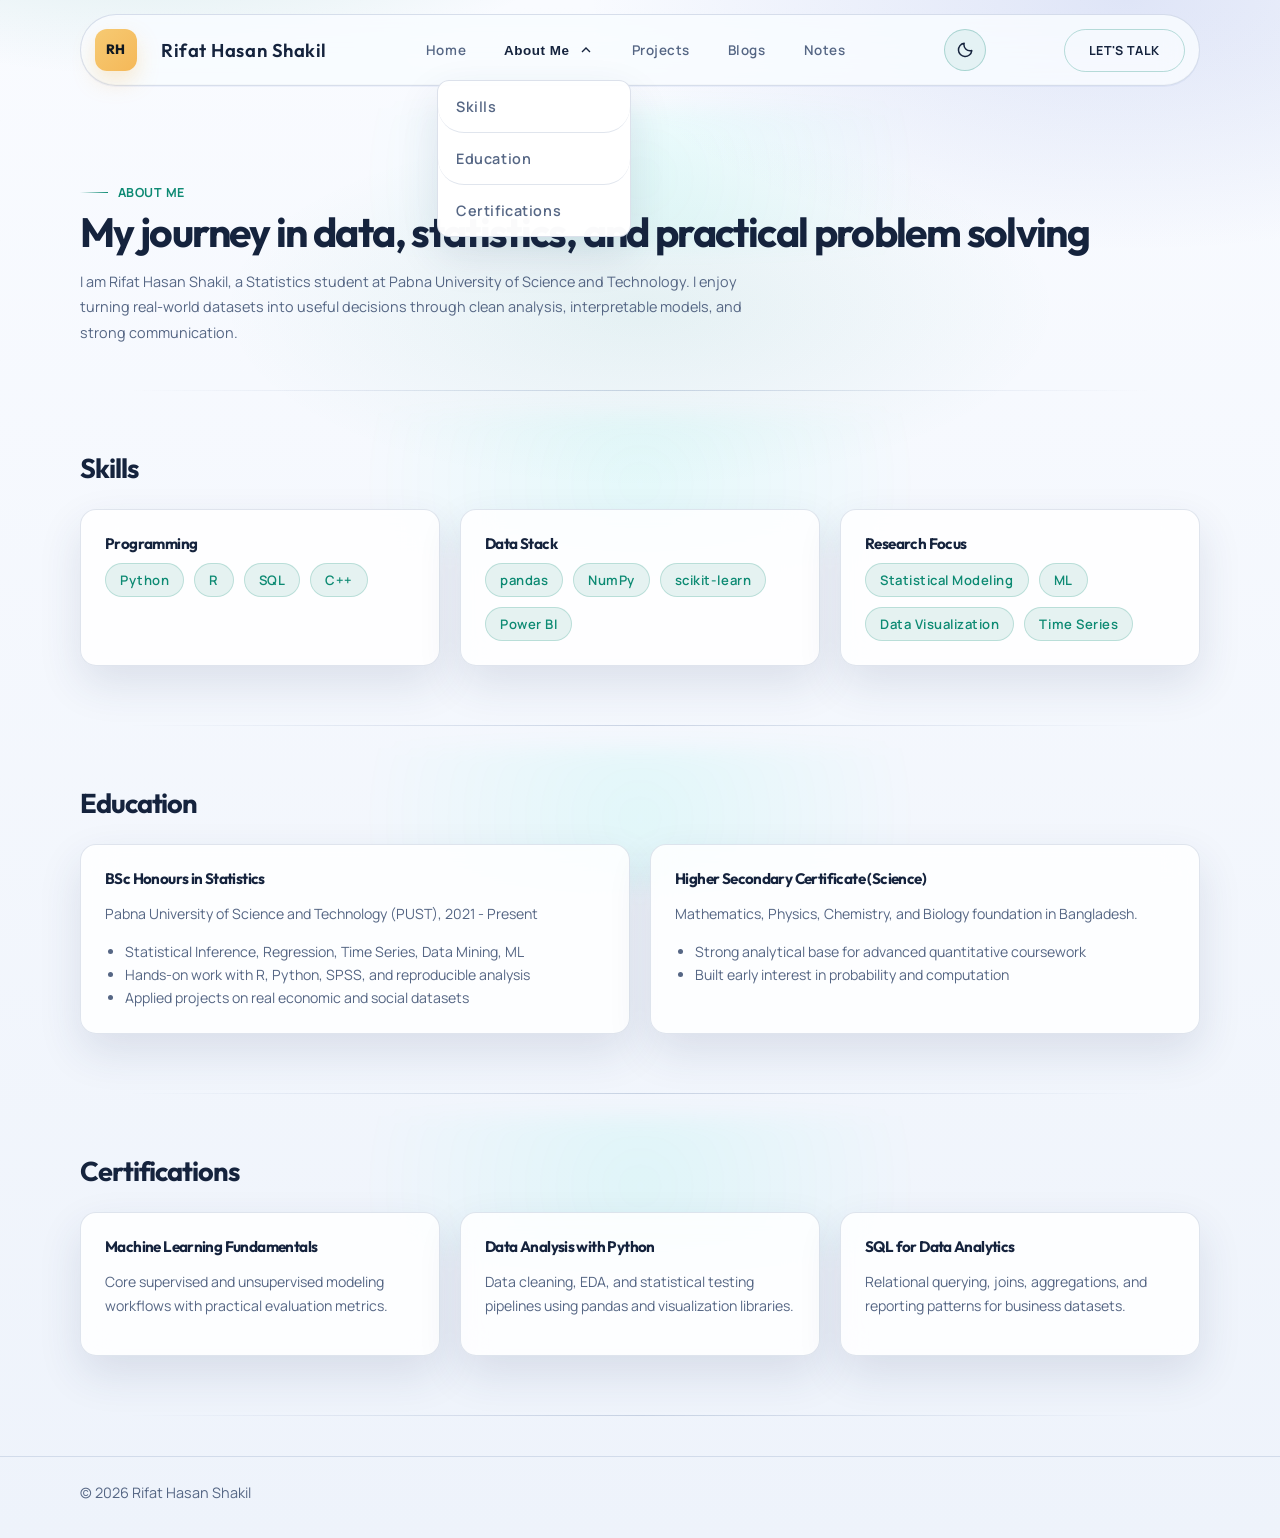
==== about.html @ 321441e6 "Add files via upload" ====
<!DOCTYPE html>
<html lang="en">
<head>
  <meta charset="UTF-8" />
  <meta name="viewport" content="width=device-width, initial-scale=1.0" />
  <meta name="description" content="About Rifat Hasan Shakil: skills, education, and certifications." />
  <title>About Me | Rifat Hasan Shakil</title>
  <link rel="stylesheet" href="styles.css" />
</head>
<body>
  <header class="site-header">
    <div class="container nav-wrap">
      <a class="brand" href="index.html">Rifat Hasan Shakil</a>
      <nav class="main-nav" aria-label="Primary">
        <a href="index.html">Home</a>
        <div class="nav-dropdown open" data-dropdown>
          <button class="nav-dropdown-toggle active" data-dropdown-toggle aria-expanded="true" aria-haspopup="true" aria-controls="about-menu">
            About Me
            <svg viewBox="0 0 24 24" fill="none" stroke="currentColor" stroke-width="2"><path d="m6 9 6 6 6-6"/></svg>
          </button>
          <div class="dropdown-menu" id="about-menu" data-dropdown-menu>
            <a href="#skills">Skills</a>
            <a href="#education">Education</a>
            <a href="#certifications">Certifications</a>
          </div>
        </div>
        <a href="projects.html">Projects</a>
        <a href="blogs.html">Blogs</a>
        <a href="notes.html">Notes</a>
      </nav>
      <button class="theme-toggle" type="button" data-theme-toggle aria-label="Toggle color theme"></button>
      <a class="talk-btn" href="contact.html">Let's Talk</a>
      <button class="mobile-toggle" data-mobile-toggle aria-expanded="false" aria-controls="mobile-nav">☰</button>
    </div>
    <div class="container mobile-nav" id="mobile-nav" data-mobile-nav>
      <a href="index.html">Home</a>
      <details open>
        <summary>About Me</summary>
        <a href="#skills">Skills</a>
        <a href="#education">Education</a>
        <a href="#certifications">Certifications</a>
      </details>
      <a href="projects.html">Projects</a>
      <a href="blogs.html">Blogs</a>
      <a href="notes.html">Notes</a>
      <button class="theme-toggle mobile-theme-toggle" type="button" data-theme-toggle aria-label="Toggle color theme"></button>
      <a href="contact.html">Let's Talk</a>
    </div>
  </header>

  <main>
    <section class="page-hero">
      <div class="container">
        <div class="page-kicker">About Me</div>
        <h1>My journey in data, statistics, and practical problem solving</h1>
        <p class="hero-subtitle">I am Rifat Hasan Shakil, a Statistics student at Pabna University of Science and Technology. I enjoy turning real-world datasets into useful decisions through clean analysis, interpretable models, and strong communication.</p>
      </div>
    </section>

    <section class="section" id="skills">
      <div class="container">
        <h2 class="section-title">Skills</h2>
        <div class="grid grid-3">
          <article class="card">
            <h3>Programming</h3>
            <div class="pills">
              <span class="pill">Python</span>
              <span class="pill">R</span>
              <span class="pill">SQL</span>
              <span class="pill">C++</span>
            </div>
          </article>
          <article class="card">
            <h3>Data Stack</h3>
            <div class="pills">
              <span class="pill">pandas</span>
              <span class="pill">NumPy</span>
              <span class="pill">scikit-learn</span>
              <span class="pill">Power BI</span>
            </div>
          </article>
          <article class="card">
            <h3>Research Focus</h3>
            <div class="pills">
              <span class="pill">Statistical Modeling</span>
              <span class="pill">ML</span>
              <span class="pill">Data Visualization</span>
              <span class="pill">Time Series</span>
            </div>
          </article>
        </div>
      </div>
    </section>

    <section class="section" id="education">
      <div class="container">
        <h2 class="section-title">Education</h2>
        <div class="grid grid-2">
          <article class="card">
            <h3>BSc Honours in Statistics</h3>
            <p>Pabna University of Science and Technology (PUST), 2021 - Present</p>
            <ul>
              <li>Statistical Inference, Regression, Time Series, Data Mining, ML</li>
              <li>Hands-on work with R, Python, SPSS, and reproducible analysis</li>
              <li>Applied projects on real economic and social datasets</li>
            </ul>
          </article>
          <article class="card">
            <h3>Higher Secondary Certificate (Science)</h3>
            <p>Mathematics, Physics, Chemistry, and Biology foundation in Bangladesh.</p>
            <ul>
              <li>Strong analytical base for advanced quantitative coursework</li>
              <li>Built early interest in probability and computation</li>
            </ul>
          </article>
        </div>
      </div>
    </section>

    <section class="section" id="certifications">
      <div class="container">
        <h2 class="section-title">Certifications</h2>
        <div class="grid grid-3">
          <article class="card">
            <h3>Machine Learning Fundamentals</h3>
            <p>Core supervised and unsupervised modeling workflows with practical evaluation metrics.</p>
          </article>
          <article class="card">
            <h3>Data Analysis with Python</h3>
            <p>Data cleaning, EDA, and statistical testing pipelines using pandas and visualization libraries.</p>
          </article>
          <article class="card">
            <h3>SQL for Data Analytics</h3>
            <p>Relational querying, joins, aggregations, and reporting patterns for business datasets.</p>
          </article>
        </div>
      </div>
    </section>
  </main>

  <footer class="site-footer">
    <div class="container">© 2026 Rifat Hasan Shakil</div>
  </footer>

  <script src="script.js"></script>
</body>
</html>
---- styles.css ----
@import url("https://fonts.googleapis.com/css2?family=Outfit:wght@400;500;600;700;800&family=Manrope:wght@400;500;600;700;800&family=DM+Mono:ital,wght@0,300;0,400;0,500;1,300&display=swap");

:root {
  --bg: #080c14;
  --surface: rgba(15, 22, 40, 0.76);
  --surface-soft: rgba(10, 16, 28, 0.84);
  --text: #e8eef8;
  --muted: #7a8ba8;
  --line: rgba(0, 255, 200, 0.18);
  --line-soft: rgba(0, 255, 200, 0.12);
  --brand: #00ffc8;
  --brand-soft: #9b59ff;
  --shadow: 0 22px 60px rgba(0, 0, 0, 0.44);
  --radius: 16px;
  --radius-sm: 12px;
  --container: 1120px;
  --bg-grad-1: radial-gradient(900px 420px at 12% -10%, rgba(0, 255, 200, 0.10) 0%, transparent 55%);
  --bg-grad-2: radial-gradient(900px 420px at 88% 0%, rgba(155, 89, 255, 0.12) 0%, transparent 60%);
  --bg-grad-3: radial-gradient(700px 300px at 50% 20%, rgba(114, 255, 226, 0.04) 0%, transparent 60%);
  --bg-grad-4: linear-gradient(180deg, #080c14 0%, #0c1320 100%);
  --header-bg: rgba(8, 12, 20, 0.84);
  --header-border: rgba(0, 255, 200, 0.12);
  --header-shadow: 0 1px 0 rgba(155, 89, 255, 0.06), inset 0 -1px 0 rgba(255, 255, 255, 0.02);
  --overlay-grid: rgba(255, 255, 255, 0.02);
  --overlay-opacity: 0.14;
  --dropdown-bg: rgba(11, 17, 30, 0.98);
  --dropdown-border: rgba(0, 255, 200, 0.12);
  --card-border: rgba(0, 255, 200, 0.10);
  --input-bg: rgba(8, 12, 20, 0.85);
  --text-on-accent: #081018;
  --nav-btn-bg: rgba(0, 255, 200, 0.08);
  --nav-btn-border: rgba(0, 255, 200, 0.24);
  --menu-divider: rgba(0, 255, 200, 0.08);
  --menu-hover-bg: rgba(0, 255, 200, 0.06);
  --btn-border: rgba(0, 255, 200, 0.24);
  --btn-hover-bg: rgba(0, 255, 200, 0.08);
  --chip-border: rgba(0, 255, 200, 0.16);
  --chip-bg: rgba(0, 255, 200, 0.08);
  --field-border: rgba(0, 255, 200, 0.14);
  --focus-ring: rgba(0, 255, 200, 0.12);
  --section-line: rgba(0, 255, 200, 0.18);
  --card-glow: rgba(0, 255, 200, 0.10);
  --card-hover-border: rgba(0, 255, 200, 0.24);
  --card-hover-shadow: 0 20px 44px rgba(0, 0, 0, 0.40);
}

:root[data-theme="light"] {
  --bg: #f4f7fc;
  --surface: rgba(255, 255, 255, 0.84);
  --surface-soft: rgba(244, 248, 255, 0.96);
  --text: #15233d;
  --muted: #556684;
  --line: rgba(37, 72, 130, 0.18);
  --line-soft: rgba(37, 72, 130, 0.10);
  --brand: #0d8a73;
  --brand-soft: #3f5ec8;
  --shadow: 0 18px 44px rgba(38, 58, 96, 0.12);
  --bg-grad-1: radial-gradient(900px 420px at 12% -10%, rgba(13, 138, 115, 0.18) 0%, transparent 55%);
  --bg-grad-2: radial-gradient(900px 420px at 88% 0%, rgba(63, 94, 200, 0.14) 0%, transparent 60%);
  --bg-grad-3: radial-gradient(700px 300px at 50% 20%, rgba(13, 138, 115, 0.08) 0%, transparent 60%);
  --bg-grad-4: linear-gradient(180deg, #f9fbff 0%, #eef3fb 100%);
  --header-bg: rgba(249, 252, 255, 0.86);
  --header-border: rgba(37, 72, 130, 0.16);
  --header-shadow: 0 1px 0 rgba(63, 94, 200, 0.06), inset 0 -1px 0 rgba(0, 0, 0, 0.02);
  --overlay-grid: rgba(9, 29, 66, 0.03);
  --overlay-opacity: 0.2;
  --dropdown-bg: rgba(255, 255, 255, 0.98);
  --dropdown-border: rgba(37, 72, 130, 0.16);
  --card-border: rgba(37, 72, 130, 0.14);
  --input-bg: rgba(255, 255, 255, 0.95);
  --text-on-accent: #f4fbff;
  --nav-btn-bg: rgba(13, 138, 115, 0.08);
  --nav-btn-border: rgba(13, 138, 115, 0.28);
  --menu-divider: rgba(37, 72, 130, 0.14);
  --menu-hover-bg: rgba(13, 138, 115, 0.08);
  --btn-border: rgba(13, 138, 115, 0.28);
  --btn-hover-bg: rgba(13, 138, 115, 0.10);
  --chip-border: rgba(13, 138, 115, 0.20);
  --chip-bg: rgba(13, 138, 115, 0.10);
  --field-border: rgba(37, 72, 130, 0.18);
  --focus-ring: rgba(13, 138, 115, 0.14);
  --section-line: rgba(37, 72, 130, 0.20);
  --card-glow: rgba(13, 138, 115, 0.10);
  --card-hover-border: rgba(13, 138, 115, 0.24);
  --card-hover-shadow: 0 16px 36px rgba(38, 58, 96, 0.16);
}

* {
  box-sizing: border-box;
}

html {
  scroll-behavior: smooth;
}

body {
  margin: 0;
  min-height: 100vh;
  font-family: "Manrope", "Segoe UI", Tahoma, sans-serif;
  font-size: 14px;
  color: var(--text);
  background: var(--bg-grad-1), var(--bg-grad-2), var(--bg-grad-3), var(--bg-grad-4);
}

body::before {
  content: "";
  position: fixed;
  inset: 0;
  pointer-events: none;
  background:
    linear-gradient(var(--overlay-grid) 1px, transparent 1px),
    linear-gradient(90deg, var(--overlay-grid) 1px, transparent 1px);
  background-size: 100% 120px, 120px 100%;
  opacity: var(--overlay-opacity);
  mask-image: linear-gradient(180deg, rgba(0, 0, 0, 0.55), transparent 90%);
}

::selection {
  background: var(--brand);
  color: #081018;
}

a {
  color: inherit;
  text-decoration: none;
}

img {
  max-width: 100%;
  display: block;
}

p {
  font-size: 0.9rem;
}

.container {
  width: min(var(--container), 92%);
  margin-inline: auto;
}

.site-header {
  position: sticky;
  top: 0;
  z-index: 200;
  background: transparent;
  border-bottom: none;
  box-shadow: none;
}

.nav-wrap {
  min-height: 72px;
  margin-top: 14px;
  padding: 0 14px;
  display: flex;
  align-items: center;
  justify-content: space-between;
  gap: 20px;
  border-radius: 999px;
  background: var(--header-bg);
  backdrop-filter: blur(18px);
  border: 1px solid var(--header-border);
  box-shadow: var(--header-shadow);
}

.brand {
  position: relative;
  display: inline-grid;
  grid-template-columns: 54px auto;
  align-items: center;
  column-gap: 12px;
  color: var(--text);
  font-family: "Outfit", sans-serif;
  font-size: clamp(1rem, 1.45vw, 1.25rem);
  font-weight: 600;
  letter-spacing: 0.03em;
  text-transform: none;
  line-height: 1;
  padding: 0;
  transition: color 0.25s ease, transform 0.25s ease;
}

.brand:hover {
  color: var(--brand);
  transform: translateY(-1px);
}

.brand::before {
  content: "RH";
  width: 42px;
  height: 42px;
  border-radius: 12px;
  display: grid;
  place-items: center;
  font-size: 0.84rem;
  font-weight: 800;
  letter-spacing: 0.03em;
  color: #101821;
  background: linear-gradient(135deg, #f6ca73 0%, #f5b858 100%);
  box-shadow: 0 10px 22px rgba(245, 184, 88, 0.28);
}

.main-nav {
  display: flex;
  align-items: center;
  gap: 8px;
  padding: 6px;
  border-radius: 999px;
  background: rgba(255, 255, 255, 0.02);
}

.main-nav a,
.nav-dropdown-toggle {
  position: relative;
  font-size: 0.84rem;
  font-weight: 600;
  color: var(--muted);
  border: none;
  background: transparent;
  cursor: pointer;
  padding: 8px 15px;
  border-radius: 999px;
  transition: color 0.25s ease, transform 0.25s ease;
}

.main-nav a.active,
.nav-dropdown-toggle.active,
.main-nav a:hover,
.nav-dropdown-toggle:hover {
  color: var(--text);
  background: rgba(255, 255, 255, 0.08);
}

.main-nav a.active::after,
.nav-dropdown-toggle.active::after {
  content: none;
}

.nav-dropdown {
  position: relative;
}

.nav-dropdown-toggle {
  display: inline-flex;
  align-items: center;
  gap: 8px;
}

.nav-dropdown-toggle svg {
  width: 16px;
  height: 16px;
  transition: transform 0.25s ease;
}

.nav-dropdown.open .nav-dropdown-toggle svg {
  transform: rotate(180deg);
}

.dropdown-menu {
  position: absolute;
  top: 46px;
  left: -52px;
  min-width: 194px;
  border-radius: var(--radius-sm);
  background: var(--dropdown-bg);
  box-shadow: var(--shadow);
  border: 1px solid var(--dropdown-border);
  overflow: hidden;
  opacity: 0;
  pointer-events: none;
  transform: translateY(10px);
  transition: opacity 0.25s ease, transform 0.25s ease, box-shadow 0.25s ease;
}

.nav-dropdown.open .dropdown-menu {
  opacity: 1;
  pointer-events: auto;
  transform: translateY(0);
}

.dropdown-menu a {
  display: block;
  padding: 16px 18px;
  font-size: 0.9rem;
  font-weight: 600;
  color: var(--muted);
  border-bottom: 1px solid var(--menu-divider);
}

.dropdown-menu a:last-child {
  border-bottom: none;
}

.dropdown-menu a:hover {
  color: var(--brand);
  background: var(--menu-hover-bg);
}

.talk-btn {
  border: 1px solid var(--btn-border);
  background: transparent;
  color: var(--text);
  border-radius: 999px;
  padding: 12px 24px;
  font-size: 0.78rem;
  letter-spacing: 0.08em;
  font-weight: 700;
  text-transform: uppercase;
  transition: transform 0.25s ease, border-color 0.25s ease, background 0.25s ease, box-shadow 0.25s ease;
  box-shadow: inset 0 0 0 1px rgba(255, 255, 255, 0.02);
}

.talk-btn:hover {
  border-color: var(--brand);
  background: var(--btn-hover-bg);
  transform: translateY(-2px);
  box-shadow: 0 10px 28px rgba(0, 255, 200, 0.08);
}

.mobile-toggle {
  display: none;
  border: 1px solid var(--btn-border);
  border-radius: 10px;
  background: rgba(15, 22, 40, 0.78);
  color: var(--text);
  width: 44px;
  height: 44px;
  transition: transform 0.25s ease, border-color 0.25s ease, background 0.25s ease;
}

.mobile-toggle:hover {
  border-color: var(--brand);
  background: var(--btn-hover-bg);
  transform: translateY(-1px);
}

.mobile-nav {
  display: none;
  border-top: 1px solid var(--header-border);
  padding: 14px 0 22px;
  animation: fadeDrop 0.35s ease both;
}

.mobile-nav.open {
  display: block;
}

.mobile-nav a,
.mobile-nav details summary {
  display: block;
  padding: 12px 0;
  font-weight: 600;
  font-size: 0.92rem;
  color: var(--muted);
  transition: color 0.25s ease, transform 0.25s ease;
}

.mobile-nav a:hover,
.mobile-nav details summary:hover {
  color: var(--brand);
  transform: translateX(4px);
}

.mobile-nav details a {
  padding-left: 14px;
  font-size: 0.9rem;
}

details summary {
  list-style: none;
}

details summary::-webkit-details-marker {
  display: none;
}

details summary::after {
  content: "▾";
  float: right;
  color: var(--brand);
}

details[open] summary::after {
  content: "▴";
}

.page-hero {
  padding: 92px 0 32px;
}

.page-kicker {
  color: var(--brand);
  font-size: 0.78rem;
  text-transform: uppercase;
  letter-spacing: 0.14em;
  font-weight: 700;
  display: inline-flex;
  align-items: center;
  gap: 10px;
}

.page-kicker::before {
  content: "";
  width: 28px;
  height: 1px;
  background: linear-gradient(90deg, transparent, var(--brand));
}

h1 {
  margin: 10px 0 12px;
  font-size: clamp(1.58rem, 3.2vw, 2.6rem);
  line-height: 1.07;
  font-family: "Outfit", sans-serif;
  letter-spacing: -0.05em;
}

.typing-text {
  display: inline-block;
  min-height: 1.2em;
  border-right: 2px solid var(--brand);
  padding-right: 6px;
  color: var(--text);
  animation: blinkCaret 0.85s step-end infinite;
}

.hero-subtitle {
  max-width: 700px;
  color: var(--muted);
  font-size: 0.9rem;
  line-height: 1.75;
}

.page-hero,
.section {
  position: relative;
}

.page-hero::after,
.section::after {
  content: "";
  position: absolute;
  left: 50%;
  top: 22px;
  width: min(780px, 86%);
  height: 140px;
  transform: translateX(-50%);
  background: radial-gradient(circle at center, rgba(0, 255, 200, 0.07), transparent 70%);
  filter: blur(10px);
  z-index: -1;
  animation: pulseGlow 8s ease-in-out infinite;
}

.page-hero::before,
.section::before {
  content: "";
  position: absolute;
  inset: auto 10% 0;
  height: 1px;
  background: linear-gradient(90deg, transparent, var(--section-line), transparent);
}

.section {
  padding: 60px 0;
}

.section-title {
  margin: 0 0 24px;
  font-size: clamp(1.2rem, 2.2vw, 1.7rem);
  font-family: "Outfit", sans-serif;
  letter-spacing: -0.04em;
}

.grid {
  display: grid;
  gap: 20px;
}

.grid-3 {
  grid-template-columns: repeat(3, minmax(0, 1fr));
}

.grid-2 {
  grid-template-columns: repeat(2, minmax(0, 1fr));
}

.card {
  background: var(--surface);
  border: 1px solid var(--card-border);
  border-radius: var(--radius);
  padding: 24px;
  box-shadow: var(--shadow);
  backdrop-filter: blur(16px);
  position: relative;
  overflow: hidden;
  transform: translateY(0);
  transition: transform 0.28s ease, border-color 0.28s ease, box-shadow 0.28s ease;
}

.card::before {
  content: "";
  position: absolute;
  inset: 0;
  background: linear-gradient(135deg, var(--card-glow), transparent 45%);
  opacity: 0;
  transition: opacity 0.28s ease;
  pointer-events: none;
}

.card:hover {
  transform: translateY(-6px);
  border-color: var(--card-hover-border);
  box-shadow: var(--card-hover-shadow);
}

.card:hover::before {
  opacity: 1;
}

.card h3 {
  margin: 0 0 10px;
  font-size: 0.95rem;
  color: var(--text);
  font-family: "Outfit", sans-serif;
  letter-spacing: -0.04em;
}

.card p,
.card li {
  color: var(--muted);
  line-height: 1.65;
  font-size: 0.88rem;
}

.card ul {
  margin: 8px 0 0;
  padding-left: 20px;
}

.pills {
  display: flex;
  flex-wrap: wrap;
  gap: 10px;
}

.pill {
  display: inline-flex;
  align-items: center;
  border-radius: 999px;
  border: 1px solid var(--chip-border);
  background: var(--chip-bg);
  padding: 7px 14px;
  font-weight: 600;
  color: var(--brand);
  font-size: 0.82rem;
  letter-spacing: 0.04em;
  box-shadow: inset 0 0 0 1px rgba(255, 255, 255, 0.02);
}

.project-card {
  display: flex;
  flex-direction: column;
  gap: 14px;
}

.project-meta {
  font-size: 0.74rem;
  color: var(--muted);
  font-weight: 600;
}

.link-btn {
  display: inline-flex;
  align-items: center;
  justify-content: center;
  padding: 10px 16px;
  border-radius: 10px;
  border: 1px solid var(--btn-border);
  background: var(--btn-hover-bg);
  color: var(--text);
  font-weight: 700;
  font-size: 0.85rem;
  width: fit-content;
  letter-spacing: 0.04em;
  transition: transform 0.25s ease, background 0.25s ease, border-color 0.25s ease;
}

.link-btn:hover {
  background: var(--nav-btn-bg);
  transform: translateY(-2px);
  border-color: var(--brand);
}

.site-footer {
  border-top: 1px solid var(--menu-divider);
  margin-top: 40px;
  padding: 26px 0 36px;
  color: var(--muted);
  font-size: 0.9rem;
}

.contact-form {
  display: grid;
  gap: 14px;
}

.input,
.textarea {
  width: 100%;
  border: 1px solid var(--field-border);
  border-radius: 12px;
  padding: 12px 14px;
  font-size: 0.92rem;
  font-family: inherit;
  background: var(--input-bg);
  color: var(--text);
  transition: border-color 0.25s ease, box-shadow 0.25s ease, transform 0.25s ease;
}

.input:focus,
.textarea:focus {
  outline: none;
  border-color: var(--brand);
  box-shadow: 0 0 0 3px var(--focus-ring);
  transform: translateY(-1px);
}

.textarea {
  min-height: 120px;
  resize: vertical;
}

.submit-btn {
  border: none;
  border-radius: 12px;
  padding: 12px 16px;
  color: var(--text-on-accent);
  background: linear-gradient(135deg, var(--brand), #72ffe2);
  font-weight: 700;
  cursor: pointer;
  transition: transform 0.25s ease, filter 0.25s ease, box-shadow 0.25s ease;
  box-shadow: 0 10px 24px rgba(0, 255, 200, 0.14);
}

.submit-btn:hover {
  filter: brightness(1.05);
  transform: translateY(-2px);
  box-shadow: 0 14px 30px rgba(0, 255, 200, 0.18);
}

.talk-btn,
.main-nav a,
.nav-dropdown-toggle,
.link-btn,
.submit-btn,
.page-kicker,
.pill {
  letter-spacing: 0.04em;
}

h1,
.section-title,
.card h3 {
  font-family: "Outfit", sans-serif;
  letter-spacing: -0.04em;
}

.hero-subtitle,
.card p,
.card li,
.mobile-nav a,
.mobile-nav details summary,
.site-footer {
  font-family: "Manrope", "Segoe UI", Tahoma, sans-serif;
}

@keyframes fadeDrop {
  from {
    opacity: 0;
    transform: translateY(-10px);
  }
  to {
    opacity: 1;
    transform: translateY(0);
  }
}

@keyframes pulseGlow {
  0%, 100% {
    opacity: 0.65;
    transform: translateX(-50%) scale(1);
  }
  50% {
    opacity: 1;
    transform: translateX(-50%) scale(1.03);
  }
}

@keyframes floatUp {
  0%, 100% {
    transform: translateY(0);
  }
  50% {
    transform: translateY(-8px);
  }
}

@keyframes blinkCaret {
  0%, 100% {
    border-color: var(--brand);
  }
  50% {
    border-color: transparent;
  }
}

.page-hero .container > * {
  animation: floatUp 6s ease-in-out infinite;
}

.page-hero .container > *:nth-child(2) {
  animation-delay: 0.4s;
}

.page-hero .container > *:nth-child(3) {
  animation-delay: 0.8s;
}

.grid .card {
  animation: fadeDrop 0.55s ease both;
}

.grid .card:nth-child(2) {
  animation-delay: 0.08s;
}

.grid .card:nth-child(3) {
  animation-delay: 0.16s;
}

.grid .card:nth-child(4) {
  animation-delay: 0.24s;
}

.grid .card:nth-child(5) {
  animation-delay: 0.32s;
}

.grid .card:nth-child(6) {
  animation-delay: 0.40s;
}

.talk-btn:focus-visible,
.mobile-toggle:focus-visible,
.main-nav a:focus-visible,
.nav-dropdown-toggle:focus-visible,
.link-btn:focus-visible,
.submit-btn:focus-visible,
.dropdown-menu a:focus-visible,
.mobile-nav a:focus-visible,
.mobile-nav summary:focus-visible {
  outline: 2px solid rgba(0, 255, 200, 0.85);
  outline-offset: 3px;
}

.theme-toggle {
  border: 1px solid var(--nav-btn-border);
  background: var(--nav-btn-bg);
  color: var(--text);
  border-radius: 999px;
  width: 42px;
  height: 42px;
  padding: 0;
  display: inline-grid;
  place-items: center;
  font-size: 0;
  cursor: pointer;
  transition: transform 0.22s ease, border-color 0.22s ease, background 0.22s ease;
}

.theme-toggle:hover {
  border-color: var(--brand);
  background: var(--btn-hover-bg);
  transform: translateY(-1px);
}

.theme-toggle svg {
  width: 18px;
  height: 18px;
  stroke: currentColor;
}

.mobile-theme-toggle {
  width: 42px;
  margin-top: 6px;
}

.contact-list {
  list-style: none;
  margin: 4px 0 0;
  padding: 0;
  display: grid;
  gap: 12px;
}

.contact-list a {
  display: flex;
  align-items: center;
  gap: 10px;
  padding: 10px 12px;
  border-radius: 12px;
  color: var(--muted);
  background: var(--surface-soft);
  border: 1px solid var(--card-border);
  transition: color 0.2s ease, border-color 0.2s ease, transform 0.2s ease;
}

.contact-list a:hover {
  color: var(--text);
  border-color: var(--brand);
  transform: translateX(3px);
}

.contact-list svg {
  width: 17px;
  height: 17px;
  flex-shrink: 0;
}

@media (prefers-reduced-motion: reduce) {
  html {
    scroll-behavior: auto;
  }

  *, *::before, *::after {
    animation-duration: 0.01ms !important;
    animation-iteration-count: 1 !important;
    transition-duration: 0.01ms !important;
  }
}

@media (max-width: 1000px) {
  .main-nav,
  .talk-btn {
    display: none;
  }

  .nav-wrap {
    border-radius: 16px;
    padding: 10px 14px;
    min-height: 70px;
  }

  .brand {
    font-size: 1.08rem;
    grid-template-columns: 44px auto;
  }

  .brand::before {
    width: 42px;
    height: 42px;
    font-size: 0.86rem;
  }

  .mobile-toggle {
    display: inline-grid;
    place-items: center;
  }

  .grid-3 {
    grid-template-columns: repeat(2, minmax(0, 1fr));
  }
}

@media (max-width: 700px) {
  .page-hero {
    padding-top: 50px;
  }

  .grid-3,
  .grid-2 {
    grid-template-columns: 1fr;
  }
}
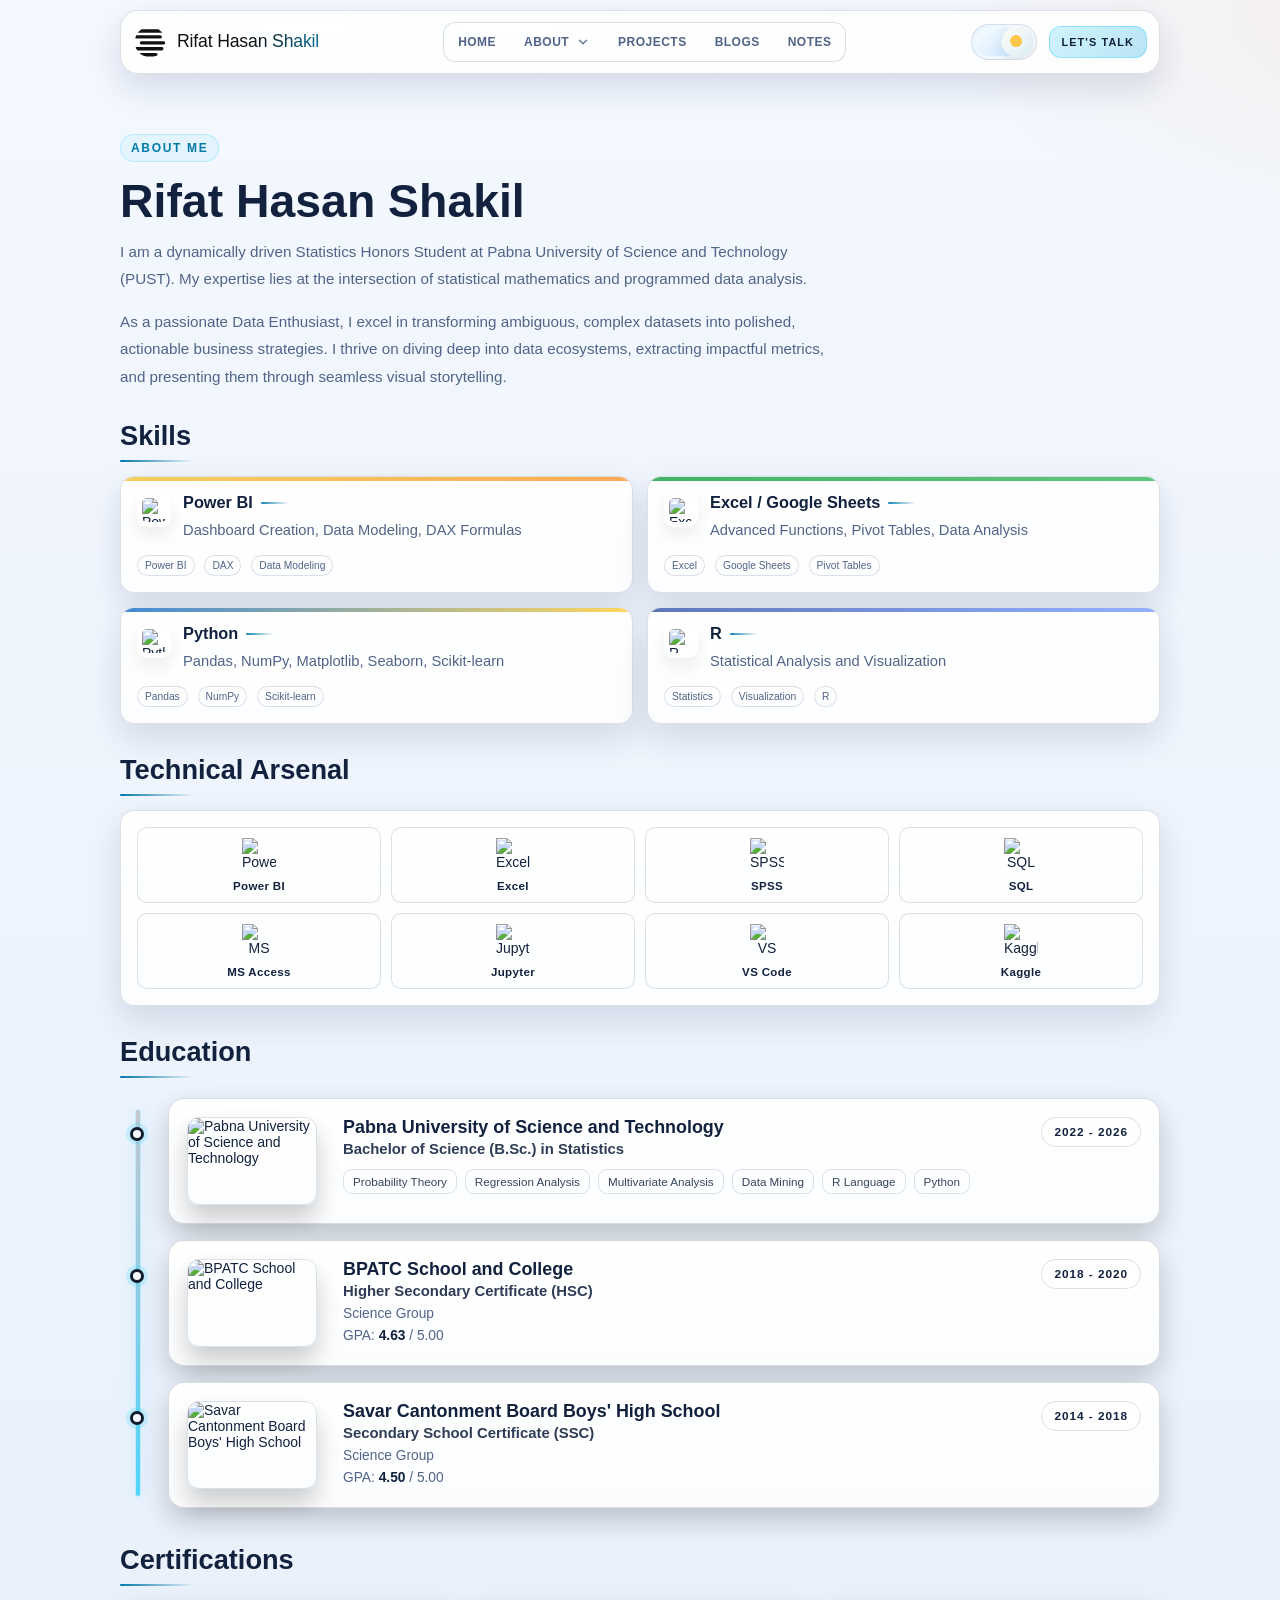
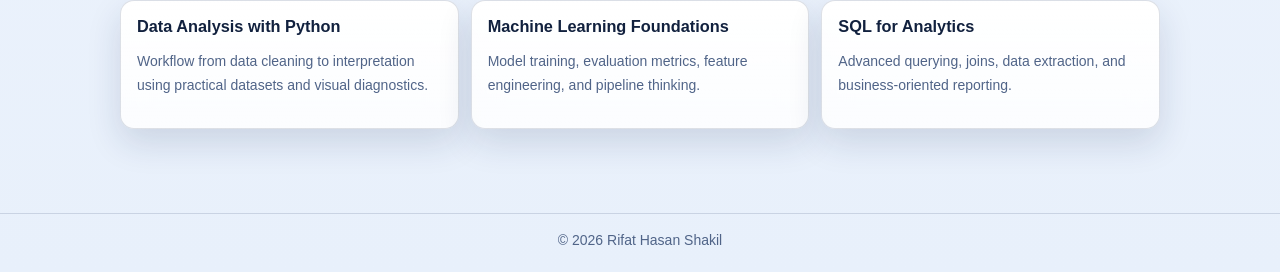
==== commit 2788ad42: "Add files via upload" ====
--- a/about.html
+++ b/about.html
@@ -1,148 +1,233 @@
-<!DOCTYPE html>
-<html lang="en">
-<head>
-  <meta charset="UTF-8" />
-  <meta name="viewport" content="width=device-width, initial-scale=1.0" />
-  <meta name="description" content="About Rifat Hasan Shakil: skills, education, and certifications." />
-  <title>About Me | Rifat Hasan Shakil</title>
-  <link rel="stylesheet" href="styles.css" />
-</head>
-<body>
-  <header class="site-header">
-    <div class="container nav-wrap">
-      <a class="brand" href="index.html">Rifat Hasan Shakil</a>
-      <nav class="main-nav" aria-label="Primary">
-        <a href="index.html">Home</a>
-        <div class="nav-dropdown open" data-dropdown>
-          <button class="nav-dropdown-toggle active" data-dropdown-toggle aria-expanded="true" aria-haspopup="true" aria-controls="about-menu">
-            About Me
-            <svg viewBox="0 0 24 24" fill="none" stroke="currentColor" stroke-width="2"><path d="m6 9 6 6 6-6"/></svg>
-          </button>
-          <div class="dropdown-menu" id="about-menu" data-dropdown-menu>
-            <a href="#skills">Skills</a>
-            <a href="#education">Education</a>
-            <a href="#certifications">Certifications</a>
-          </div>
-        </div>
-        <a href="projects.html">Projects</a>
-        <a href="blogs.html">Blogs</a>
-        <a href="notes.html">Notes</a>
-      </nav>
-      <button class="theme-toggle" type="button" data-theme-toggle aria-label="Toggle color theme"></button>
-      <a class="talk-btn" href="contact.html">Let's Talk</a>
-      <button class="mobile-toggle" data-mobile-toggle aria-expanded="false" aria-controls="mobile-nav">☰</button>
-    </div>
-    <div class="container mobile-nav" id="mobile-nav" data-mobile-nav>
-      <a href="index.html">Home</a>
-      <details open>
-        <summary>About Me</summary>
-        <a href="#skills">Skills</a>
-        <a href="#education">Education</a>
-        <a href="#certifications">Certifications</a>
-      </details>
-      <a href="projects.html">Projects</a>
-      <a href="blogs.html">Blogs</a>
-      <a href="notes.html">Notes</a>
-      <button class="theme-toggle mobile-theme-toggle" type="button" data-theme-toggle aria-label="Toggle color theme"></button>
-      <a href="contact.html">Let's Talk</a>
-    </div>
-  </header>
-
-  <main>
-    <section class="page-hero">
-      <div class="container">
-        <div class="page-kicker">About Me</div>
-        <h1>My journey in data, statistics, and practical problem solving</h1>
-        <p class="hero-subtitle">I am Rifat Hasan Shakil, a Statistics student at Pabna University of Science and Technology. I enjoy turning real-world datasets into useful decisions through clean analysis, interpretable models, and strong communication.</p>
-      </div>
-    </section>
-
-    <section class="section" id="skills">
-      <div class="container">
-        <h2 class="section-title">Skills</h2>
-        <div class="grid grid-3">
-          <article class="card">
-            <h3>Programming</h3>
-            <div class="pills">
-              <span class="pill">Python</span>
-              <span class="pill">R</span>
-              <span class="pill">SQL</span>
-              <span class="pill">C++</span>
-            </div>
-          </article>
-          <article class="card">
-            <h3>Data Stack</h3>
-            <div class="pills">
-              <span class="pill">pandas</span>
-              <span class="pill">NumPy</span>
-              <span class="pill">scikit-learn</span>
-              <span class="pill">Power BI</span>
-            </div>
-          </article>
-          <article class="card">
-            <h3>Research Focus</h3>
-            <div class="pills">
-              <span class="pill">Statistical Modeling</span>
-              <span class="pill">ML</span>
-              <span class="pill">Data Visualization</span>
-              <span class="pill">Time Series</span>
-            </div>
-          </article>
-        </div>
-      </div>
-    </section>
-
-    <section class="section" id="education">
-      <div class="container">
-        <h2 class="section-title">Education</h2>
-        <div class="grid grid-2">
-          <article class="card">
-            <h3>BSc Honours in Statistics</h3>
-            <p>Pabna University of Science and Technology (PUST), 2021 - Present</p>
-            <ul>
-              <li>Statistical Inference, Regression, Time Series, Data Mining, ML</li>
-              <li>Hands-on work with R, Python, SPSS, and reproducible analysis</li>
-              <li>Applied projects on real economic and social datasets</li>
-            </ul>
-          </article>
-          <article class="card">
-            <h3>Higher Secondary Certificate (Science)</h3>
-            <p>Mathematics, Physics, Chemistry, and Biology foundation in Bangladesh.</p>
-            <ul>
-              <li>Strong analytical base for advanced quantitative coursework</li>
-              <li>Built early interest in probability and computation</li>
-            </ul>
-          </article>
-        </div>
-      </div>
-    </section>
-
-    <section class="section" id="certifications">
-      <div class="container">
-        <h2 class="section-title">Certifications</h2>
-        <div class="grid grid-3">
-          <article class="card">
-            <h3>Machine Learning Fundamentals</h3>
-            <p>Core supervised and unsupervised modeling workflows with practical evaluation metrics.</p>
-          </article>
-          <article class="card">
-            <h3>Data Analysis with Python</h3>
-            <p>Data cleaning, EDA, and statistical testing pipelines using pandas and visualization libraries.</p>
-          </article>
-          <article class="card">
-            <h3>SQL for Data Analytics</h3>
-            <p>Relational querying, joins, aggregations, and reporting patterns for business datasets.</p>
-          </article>
-        </div>
-      </div>
-    </section>
-  </main>
-
-  <footer class="site-footer">
-    <div class="container">© 2026 Rifat Hasan Shakil</div>
-  </footer>
-
-  <script src="script.js"></script>
-</body>
-</html>
-
+﻿<!DOCTYPE html>
+<html lang="en">
+<head>
+    <meta charset="UTF-8">
+    <meta name="viewport" content="width=device-width, initial-scale=1.0">
+    <title>About | Rifat Hasan Shakil</title>
+    <meta name="description" content="About Rifat Hasan Shakil: skills, education, and data science journey.">
+    <link rel="stylesheet" href="styles.css">
+</head>
+<body>
+    <header class="site-header">
+        <div class="container nav-shell">
+            <a class="brand" href="index.html"><span class="brand-mark" aria-hidden="true"><svg viewBox="0 0 40 40" fill="none" xmlns="http://www.w3.org/2000/svg"><defs><clipPath id="brandOrbClip"><circle cx="20" cy="20" r="18"/></clipPath></defs><g clip-path="url(#brandOrbClip)" fill="currentColor"><rect x="2" y="5" width="36" height="4" rx="2"/><rect x="2" y="12" width="32" height="4" rx="2"/><rect x="8" y="19" width="30" height="4" rx="2"/><rect x="2" y="26" width="34" height="4" rx="2"/><rect x="2" y="33" width="27" height="4" rx="2"/></g></svg></span><span class="brand-name">Rifat Hasan Shakil</span></a>
+            <nav class="main-nav" aria-label="Primary">
+                <a class="nav-link" href="index.html">Home</a>
+                <div class="nav-dropdown" data-dropdown>
+                    <button class="drop-toggle" data-dropdown-toggle aria-expanded="false" aria-haspopup="true" aria-controls="about-menu">About <svg class="drop-icon" aria-hidden="true" viewBox="0 0 24 24" fill="none"><path d="m6 9 6 6 6-6" stroke="currentColor" stroke-width="2.4" stroke-linecap="round" stroke-linejoin="round"></path></svg></button>
+                    <div class="drop-menu" id="about-menu" data-dropdown-menu>
+                        <a href="#skills">Skills</a>
+                        <a href="#education">Education</a>
+                        <a href="#certifications">Certifications</a>
+                    </div>
+                </div>
+                <a class="nav-link" href="project.html">Projects</a>
+                <a class="nav-link" href="blogs.html">Blogs</a>
+                <a class="nav-link" href="notes.html">Notes</a>
+            </nav>
+            <button class="theme-btn" type="button" data-theme-toggle aria-label="Toggle color theme" aria-pressed="false"><span class="theme-switch" aria-hidden="true"><span class="theme-switch__track"></span><span class="theme-switch__thumb"></span></span></button>
+            <a class="contact-btn" href="contact.html">Let's Talk</a>
+            <button class="mobile-btn" type="button" data-mobile-toggle aria-expanded="false" aria-controls="mobile-nav">=</button>
+        </div>
+        <div class="container mobile-nav" id="mobile-nav" data-mobile-nav>
+            <a href="index.html">Home</a>
+            <details open>
+                <summary>About</summary>
+                <a href="#skills">Skills</a>
+                <a href="#education">Education</a>
+                <a href="#certifications">Certifications</a>
+            </details>
+            <a href="project.html">Projects</a>
+            <a href="blogs.html">Blogs</a>
+            <a href="notes.html">Notes</a>
+            <a href="contact.html">Let's Talk</a>
+        </div>
+    </header>
+
+    <main>
+        <section class="container section reveal">
+            <span class="kicker">About Me</span>
+            <h1>Rifat Hasan Shakil</h1>
+            <p class="hero-subtitle">
+                I am a dynamically driven Statistics Honors Student at Pabna University of Science and Technology (PUST). My expertise lies at the intersection of statistical mathematics and programmed data analysis.
+            </p>
+            <p class="hero-subtitle">
+                As a passionate Data Enthusiast, I excel in transforming ambiguous, complex datasets into polished, actionable business strategies. I thrive on diving deep into data ecosystems, extracting impactful metrics, and presenting them through seamless visual storytelling.
+            </p>
+        </section>
+
+        <section class="container section" id="skills">
+            <h2 class="section-title reveal">Skills</h2>
+            <div class="skills-showcase">
+                <article class="card reveal skill-card skill-card-powerbi">
+                    <div class="skill-head">
+                        <img src="assets/tools/powerbi.svg" alt="Power BI icon">
+                        <div>
+                            <h3>Power BI</h3>
+                            <p>Dashboard Creation, Data Modeling, DAX Formulas</p>
+                        </div>
+                    </div>
+                    <div class="skill-list">
+                        <span class="project-tag">Power BI</span>
+                        <span class="project-tag">DAX</span>
+                        <span class="project-tag">Data Modeling</span>
+                    </div>
+                </article>
+                <article class="card reveal skill-card skill-card-excel">
+                    <div class="skill-head">
+                        <img src="assets/tools/excel.png" alt="Excel icon">
+                        <div>
+                            <h3>Excel / Google Sheets</h3>
+                            <p>Advanced Functions, Pivot Tables, Data Analysis</p>
+                        </div>
+                    </div>
+                    <div class="skill-list">
+                        <span class="project-tag">Excel</span>
+                        <span class="project-tag">Google Sheets</span>
+                        <span class="project-tag">Pivot Tables</span>
+                    </div>
+                </article>
+                <article class="card reveal skill-card skill-card-python">
+                    <div class="skill-head">
+                        <img src="assets/tools/python.svg" alt="Python icon">
+                        <div>
+                            <h3>Python</h3>
+                            <p>Pandas, NumPy, Matplotlib, Seaborn, Scikit-learn</p>
+                        </div>
+                    </div>
+                    <div class="skill-list">
+                        <span class="project-tag">Pandas</span>
+                        <span class="project-tag">NumPy</span>
+                        <span class="project-tag">Scikit-learn</span>
+                    </div>
+                </article>
+                <article class="card reveal skill-card skill-card-r">
+                    <div class="skill-head">
+                        <img src="assets/tools/r.svg" alt="R icon">
+                        <div>
+                            <h3>R</h3>
+                            <p>Statistical Analysis and Visualization</p>
+                        </div>
+                    </div>
+                    <div class="skill-list">
+                        <span class="project-tag">Statistics</span>
+                        <span class="project-tag">Visualization</span>
+                        <span class="project-tag">R</span>
+                    </div>
+                </article>
+            </div>
+        </section>
+
+        <section class="container section reveal" id="technical-arsenal">
+            <h2 class="section-title">Technical Arsenal</h2>
+            <div class="card">
+                <div class="tool-grid">
+                    <article class="tool-item">
+                        <img src="assets/tools/powerbi.svg" alt="Power BI logo">
+                        <h4>Power BI</h4>
+                    </article>
+                    <article class="tool-item">
+                        <img src="assets/tools/excel.png" alt="Excel logo">
+                        <h4>Excel</h4>
+                    </article>
+                    <article class="tool-item">
+                        <img src="assets/tools/spss.svg" alt="SPSS logo">
+                        <h4>SPSS</h4>
+                    </article>
+                    <article class="tool-item">
+                        <img src="assets/tools/sql.svg" alt="SQL logo">
+                        <h4>SQL</h4>
+                    </article>
+                    <article class="tool-item">
+                        <img src="assets/tools/access.png" alt="MS Access logo">
+                        <h4>MS Access</h4>
+                    </article>
+                    <article class="tool-item">
+                        <img src="assets/tools/jupyter.svg" alt="Jupyter logo">
+                        <h4>Jupyter</h4>
+                    </article>
+                    <article class="tool-item">
+                        <img src="assets/tools/vscode.svg" alt="VS Code logo">
+                        <h4>VS Code</h4>
+                    </article>
+                    <article class="tool-item">
+                        <img src="assets/tools/kaggle.svg" alt="Kaggle logo">
+                        <h4>Kaggle</h4>
+                    </article>
+                </div>
+            </div>
+        </section>
+
+        <section class="container section" id="education">
+            <h2 class="section-title reveal">Education</h2>
+            <div class="education-feed reveal">
+                <article class="education-item">
+                    <span class="timeline-dot" aria-hidden="true"></span>
+                    <img class="education-thumb" src="assets/education/university.jpeg" alt="Pabna University of Science and Technology">
+                    <div class="education-content">
+                        <h3>Pabna University of Science and Technology</h3>
+                        <p class="education-degree">Bachelor of Science (B.Sc.) in Statistics</p>
+                        <div class="education-tags">
+                            <span>Probability Theory</span>
+                            <span>Regression Analysis</span>
+                            <span>Multivariate Analysis</span>
+                            <span>Data Mining</span>
+                            <span>R Language</span>
+                            <span>Python</span>
+                        </div>
+                    </div>
+                    <p class="education-year">2022 - 2026</p>
+                </article>
+
+                <article class="education-item">
+                    <span class="timeline-dot" aria-hidden="true"></span>
+                    <img class="education-thumb" src="assets/education/college.jpg" alt="BPATC School and College">
+                    <div class="education-content">
+                        <h3>BPATC School and College</h3>
+                        <p class="education-degree">Higher Secondary Certificate (HSC)</p>
+                        <p class="education-meta">Science Group</p>
+                        <p class="education-meta">GPA: <strong>4.63</strong> / 5.00</p>
+                    </div>
+                    <p class="education-year">2018 - 2020</p>
+                </article>
+
+                <article class="education-item">
+                    <span class="timeline-dot" aria-hidden="true"></span>
+                    <img class="education-thumb" src="assets/education/school.jpg" alt="Savar Cantonment Board Boys' High School">
+                    <div class="education-content">
+                        <h3>Savar Cantonment Board Boys' High School</h3>
+                        <p class="education-degree">Secondary School Certificate (SSC)</p>
+                        <p class="education-meta">Science Group</p>
+                        <p class="education-meta">GPA: <strong>4.50</strong> / 5.00</p>
+                    </div>
+                    <p class="education-year">2014 - 2018</p>
+                </article>
+            </div>
+        </section>
+
+        <section class="container section" id="certifications">
+            <h2 class="section-title reveal">Certifications</h2>
+            <div class="grid grid-3">
+                <article class="card reveal">
+                    <h3>Data Analysis with Python</h3>
+                    <p>Workflow from data cleaning to interpretation using practical datasets and visual diagnostics.</p>
+                </article>
+                <article class="card reveal">
+                    <h3>Machine Learning Foundations</h3>
+                    <p>Model training, evaluation metrics, feature engineering, and pipeline thinking.</p>
+                </article>
+                <article class="card reveal">
+                    <h3>SQL for Analytics</h3>
+                    <p>Advanced querying, joins, data extraction, and business-oriented reporting.</p>
+                </article>
+            </div>
+        </section>
+    </main>
+
+    <footer class="site-footer">
+        <div class="container">&copy; <span data-year></span> Rifat Hasan Shakil</div>
+    </footer>
+
+    <script src="script.js"></script>
+</body>
+</html>
--- a/styles.css
+++ b/styles.css
@@ -1,883 +1,2322 @@
-@import url("https://fonts.googleapis.com/css2?family=Outfit:wght@400;500;600;700;800&family=Manrope:wght@400;500;600;700;800&family=DM+Mono:ital,wght@0,300;0,400;0,500;1,300&display=swap");
-
-:root {
-  --bg: #080c14;
-  --surface: rgba(15, 22, 40, 0.76);
-  --surface-soft: rgba(10, 16, 28, 0.84);
-  --text: #e8eef8;
-  --muted: #7a8ba8;
-  --line: rgba(0, 255, 200, 0.18);
-  --line-soft: rgba(0, 255, 200, 0.12);
-  --brand: #00ffc8;
-  --brand-soft: #9b59ff;
-  --shadow: 0 22px 60px rgba(0, 0, 0, 0.44);
-  --radius: 16px;
-  --radius-sm: 12px;
-  --container: 1120px;
-  --bg-grad-1: radial-gradient(900px 420px at 12% -10%, rgba(0, 255, 200, 0.10) 0%, transparent 55%);
-  --bg-grad-2: radial-gradient(900px 420px at 88% 0%, rgba(155, 89, 255, 0.12) 0%, transparent 60%);
-  --bg-grad-3: radial-gradient(700px 300px at 50% 20%, rgba(114, 255, 226, 0.04) 0%, transparent 60%);
-  --bg-grad-4: linear-gradient(180deg, #080c14 0%, #0c1320 100%);
-  --header-bg: rgba(8, 12, 20, 0.84);
-  --header-border: rgba(0, 255, 200, 0.12);
-  --header-shadow: 0 1px 0 rgba(155, 89, 255, 0.06), inset 0 -1px 0 rgba(255, 255, 255, 0.02);
-  --overlay-grid: rgba(255, 255, 255, 0.02);
-  --overlay-opacity: 0.14;
-  --dropdown-bg: rgba(11, 17, 30, 0.98);
-  --dropdown-border: rgba(0, 255, 200, 0.12);
-  --card-border: rgba(0, 255, 200, 0.10);
-  --input-bg: rgba(8, 12, 20, 0.85);
-  --text-on-accent: #081018;
-  --nav-btn-bg: rgba(0, 255, 200, 0.08);
-  --nav-btn-border: rgba(0, 255, 200, 0.24);
-  --menu-divider: rgba(0, 255, 200, 0.08);
-  --menu-hover-bg: rgba(0, 255, 200, 0.06);
-  --btn-border: rgba(0, 255, 200, 0.24);
-  --btn-hover-bg: rgba(0, 255, 200, 0.08);
-  --chip-border: rgba(0, 255, 200, 0.16);
-  --chip-bg: rgba(0, 255, 200, 0.08);
-  --field-border: rgba(0, 255, 200, 0.14);
-  --focus-ring: rgba(0, 255, 200, 0.12);
-  --section-line: rgba(0, 255, 200, 0.18);
-  --card-glow: rgba(0, 255, 200, 0.10);
-  --card-hover-border: rgba(0, 255, 200, 0.24);
-  --card-hover-shadow: 0 20px 44px rgba(0, 0, 0, 0.40);
-}
-
-:root[data-theme="light"] {
-  --bg: #f4f7fc;
-  --surface: rgba(255, 255, 255, 0.84);
-  --surface-soft: rgba(244, 248, 255, 0.96);
-  --text: #15233d;
-  --muted: #556684;
-  --line: rgba(37, 72, 130, 0.18);
-  --line-soft: rgba(37, 72, 130, 0.10);
-  --brand: #0d8a73;
-  --brand-soft: #3f5ec8;
-  --shadow: 0 18px 44px rgba(38, 58, 96, 0.12);
-  --bg-grad-1: radial-gradient(900px 420px at 12% -10%, rgba(13, 138, 115, 0.18) 0%, transparent 55%);
-  --bg-grad-2: radial-gradient(900px 420px at 88% 0%, rgba(63, 94, 200, 0.14) 0%, transparent 60%);
-  --bg-grad-3: radial-gradient(700px 300px at 50% 20%, rgba(13, 138, 115, 0.08) 0%, transparent 60%);
-  --bg-grad-4: linear-gradient(180deg, #f9fbff 0%, #eef3fb 100%);
-  --header-bg: rgba(249, 252, 255, 0.86);
-  --header-border: rgba(37, 72, 130, 0.16);
-  --header-shadow: 0 1px 0 rgba(63, 94, 200, 0.06), inset 0 -1px 0 rgba(0, 0, 0, 0.02);
-  --overlay-grid: rgba(9, 29, 66, 0.03);
-  --overlay-opacity: 0.2;
-  --dropdown-bg: rgba(255, 255, 255, 0.98);
-  --dropdown-border: rgba(37, 72, 130, 0.16);
-  --card-border: rgba(37, 72, 130, 0.14);
-  --input-bg: rgba(255, 255, 255, 0.95);
-  --text-on-accent: #f4fbff;
-  --nav-btn-bg: rgba(13, 138, 115, 0.08);
-  --nav-btn-border: rgba(13, 138, 115, 0.28);
-  --menu-divider: rgba(37, 72, 130, 0.14);
-  --menu-hover-bg: rgba(13, 138, 115, 0.08);
-  --btn-border: rgba(13, 138, 115, 0.28);
-  --btn-hover-bg: rgba(13, 138, 115, 0.10);
-  --chip-border: rgba(13, 138, 115, 0.20);
-  --chip-bg: rgba(13, 138, 115, 0.10);
-  --field-border: rgba(37, 72, 130, 0.18);
-  --focus-ring: rgba(13, 138, 115, 0.14);
-  --section-line: rgba(37, 72, 130, 0.20);
-  --card-glow: rgba(13, 138, 115, 0.10);
-  --card-hover-border: rgba(13, 138, 115, 0.24);
-  --card-hover-shadow: 0 16px 36px rgba(38, 58, 96, 0.16);
-}
-
-* {
-  box-sizing: border-box;
-}
-
-html {
-  scroll-behavior: smooth;
-}
-
-body {
-  margin: 0;
-  min-height: 100vh;
-  font-family: "Manrope", "Segoe UI", Tahoma, sans-serif;
-  font-size: 14px;
-  color: var(--text);
-  background: var(--bg-grad-1), var(--bg-grad-2), var(--bg-grad-3), var(--bg-grad-4);
-}
-
-body::before {
-  content: "";
-  position: fixed;
-  inset: 0;
-  pointer-events: none;
-  background:
-    linear-gradient(var(--overlay-grid) 1px, transparent 1px),
-    linear-gradient(90deg, var(--overlay-grid) 1px, transparent 1px);
-  background-size: 100% 120px, 120px 100%;
-  opacity: var(--overlay-opacity);
-  mask-image: linear-gradient(180deg, rgba(0, 0, 0, 0.55), transparent 90%);
-}
-
-::selection {
-  background: var(--brand);
-  color: #081018;
-}
-
-a {
-  color: inherit;
-  text-decoration: none;
-}
-
-img {
-  max-width: 100%;
-  display: block;
-}
-
-p {
-  font-size: 0.9rem;
-}
-
-.container {
-  width: min(var(--container), 92%);
-  margin-inline: auto;
-}
-
-.site-header {
-  position: sticky;
-  top: 0;
-  z-index: 200;
-  background: transparent;
-  border-bottom: none;
-  box-shadow: none;
-}
-
-.nav-wrap {
-  min-height: 72px;
-  margin-top: 14px;
-  padding: 0 14px;
-  display: flex;
-  align-items: center;
-  justify-content: space-between;
-  gap: 20px;
-  border-radius: 999px;
-  background: var(--header-bg);
-  backdrop-filter: blur(18px);
-  border: 1px solid var(--header-border);
-  box-shadow: var(--header-shadow);
-}
-
-.brand {
-  position: relative;
-  display: inline-grid;
-  grid-template-columns: 54px auto;
-  align-items: center;
-  column-gap: 12px;
-  color: var(--text);
-  font-family: "Outfit", sans-serif;
-  font-size: clamp(1rem, 1.45vw, 1.25rem);
-  font-weight: 600;
-  letter-spacing: 0.03em;
-  text-transform: none;
-  line-height: 1;
-  padding: 0;
-  transition: color 0.25s ease, transform 0.25s ease;
-}
-
-.brand:hover {
-  color: var(--brand);
-  transform: translateY(-1px);
-}
-
-.brand::before {
-  content: "RH";
-  width: 42px;
-  height: 42px;
-  border-radius: 12px;
-  display: grid;
-  place-items: center;
-  font-size: 0.84rem;
-  font-weight: 800;
-  letter-spacing: 0.03em;
-  color: #101821;
-  background: linear-gradient(135deg, #f6ca73 0%, #f5b858 100%);
-  box-shadow: 0 10px 22px rgba(245, 184, 88, 0.28);
-}
-
-.main-nav {
-  display: flex;
-  align-items: center;
-  gap: 8px;
-  padding: 6px;
-  border-radius: 999px;
-  background: rgba(255, 255, 255, 0.02);
-}
-
-.main-nav a,
-.nav-dropdown-toggle {
-  position: relative;
-  font-size: 0.84rem;
-  font-weight: 600;
-  color: var(--muted);
-  border: none;
-  background: transparent;
-  cursor: pointer;
-  padding: 8px 15px;
-  border-radius: 999px;
-  transition: color 0.25s ease, transform 0.25s ease;
-}
-
-.main-nav a.active,
-.nav-dropdown-toggle.active,
-.main-nav a:hover,
-.nav-dropdown-toggle:hover {
-  color: var(--text);
-  background: rgba(255, 255, 255, 0.08);
-}
-
-.main-nav a.active::after,
-.nav-dropdown-toggle.active::after {
-  content: none;
-}
-
-.nav-dropdown {
-  position: relative;
-}
-
-.nav-dropdown-toggle {
-  display: inline-flex;
-  align-items: center;
-  gap: 8px;
-}
-
-.nav-dropdown-toggle svg {
-  width: 16px;
-  height: 16px;
-  transition: transform 0.25s ease;
-}
-
-.nav-dropdown.open .nav-dropdown-toggle svg {
-  transform: rotate(180deg);
-}
-
-.dropdown-menu {
-  position: absolute;
-  top: 46px;
-  left: -52px;
-  min-width: 194px;
-  border-radius: var(--radius-sm);
-  background: var(--dropdown-bg);
-  box-shadow: var(--shadow);
-  border: 1px solid var(--dropdown-border);
-  overflow: hidden;
-  opacity: 0;
-  pointer-events: none;
-  transform: translateY(10px);
-  transition: opacity 0.25s ease, transform 0.25s ease, box-shadow 0.25s ease;
-}
-
-.nav-dropdown.open .dropdown-menu {
-  opacity: 1;
-  pointer-events: auto;
-  transform: translateY(0);
-}
-
-.dropdown-menu a {
-  display: block;
-  padding: 16px 18px;
-  font-size: 0.9rem;
-  font-weight: 600;
-  color: var(--muted);
-  border-bottom: 1px solid var(--menu-divider);
-}
-
-.dropdown-menu a:last-child {
-  border-bottom: none;
-}
-
-.dropdown-menu a:hover {
-  color: var(--brand);
-  background: var(--menu-hover-bg);
-}
-
-.talk-btn {
-  border: 1px solid var(--btn-border);
-  background: transparent;
-  color: var(--text);
-  border-radius: 999px;
-  padding: 12px 24px;
-  font-size: 0.78rem;
-  letter-spacing: 0.08em;
-  font-weight: 700;
-  text-transform: uppercase;
-  transition: transform 0.25s ease, border-color 0.25s ease, background 0.25s ease, box-shadow 0.25s ease;
-  box-shadow: inset 0 0 0 1px rgba(255, 255, 255, 0.02);
-}
-
-.talk-btn:hover {
-  border-color: var(--brand);
-  background: var(--btn-hover-bg);
-  transform: translateY(-2px);
-  box-shadow: 0 10px 28px rgba(0, 255, 200, 0.08);
-}
-
-.mobile-toggle {
-  display: none;
-  border: 1px solid var(--btn-border);
-  border-radius: 10px;
-  background: rgba(15, 22, 40, 0.78);
-  color: var(--text);
-  width: 44px;
-  height: 44px;
-  transition: transform 0.25s ease, border-color 0.25s ease, background 0.25s ease;
-}
-
-.mobile-toggle:hover {
-  border-color: var(--brand);
-  background: var(--btn-hover-bg);
-  transform: translateY(-1px);
-}
-
-.mobile-nav {
-  display: none;
-  border-top: 1px solid var(--header-border);
-  padding: 14px 0 22px;
-  animation: fadeDrop 0.35s ease both;
-}
-
-.mobile-nav.open {
-  display: block;
-}
-
-.mobile-nav a,
-.mobile-nav details summary {
-  display: block;
-  padding: 12px 0;
-  font-weight: 600;
-  font-size: 0.92rem;
-  color: var(--muted);
-  transition: color 0.25s ease, transform 0.25s ease;
-}
-
-.mobile-nav a:hover,
-.mobile-nav details summary:hover {
-  color: var(--brand);
-  transform: translateX(4px);
-}
-
-.mobile-nav details a {
-  padding-left: 14px;
-  font-size: 0.9rem;
-}
-
-details summary {
-  list-style: none;
-}
-
-details summary::-webkit-details-marker {
-  display: none;
-}
-
-details summary::after {
-  content: "▾";
-  float: right;
-  color: var(--brand);
-}
-
-details[open] summary::after {
-  content: "▴";
-}
-
-.page-hero {
-  padding: 92px 0 32px;
-}
-
-.page-kicker {
-  color: var(--brand);
-  font-size: 0.78rem;
-  text-transform: uppercase;
-  letter-spacing: 0.14em;
-  font-weight: 700;
-  display: inline-flex;
-  align-items: center;
-  gap: 10px;
-}
-
-.page-kicker::before {
-  content: "";
-  width: 28px;
-  height: 1px;
-  background: linear-gradient(90deg, transparent, var(--brand));
-}
-
-h1 {
-  margin: 10px 0 12px;
-  font-size: clamp(1.58rem, 3.2vw, 2.6rem);
-  line-height: 1.07;
-  font-family: "Outfit", sans-serif;
-  letter-spacing: -0.05em;
-}
-
-.typing-text {
-  display: inline-block;
-  min-height: 1.2em;
-  border-right: 2px solid var(--brand);
-  padding-right: 6px;
-  color: var(--text);
-  animation: blinkCaret 0.85s step-end infinite;
-}
-
-.hero-subtitle {
-  max-width: 700px;
-  color: var(--muted);
-  font-size: 0.9rem;
-  line-height: 1.75;
-}
-
-.page-hero,
-.section {
-  position: relative;
-}
-
-.page-hero::after,
-.section::after {
-  content: "";
-  position: absolute;
-  left: 50%;
-  top: 22px;
-  width: min(780px, 86%);
-  height: 140px;
-  transform: translateX(-50%);
-  background: radial-gradient(circle at center, rgba(0, 255, 200, 0.07), transparent 70%);
-  filter: blur(10px);
-  z-index: -1;
-  animation: pulseGlow 8s ease-in-out infinite;
-}
-
-.page-hero::before,
-.section::before {
-  content: "";
-  position: absolute;
-  inset: auto 10% 0;
-  height: 1px;
-  background: linear-gradient(90deg, transparent, var(--section-line), transparent);
-}
-
-.section {
-  padding: 60px 0;
-}
-
-.section-title {
-  margin: 0 0 24px;
-  font-size: clamp(1.2rem, 2.2vw, 1.7rem);
-  font-family: "Outfit", sans-serif;
-  letter-spacing: -0.04em;
-}
-
-.grid {
-  display: grid;
-  gap: 20px;
-}
-
-.grid-3 {
-  grid-template-columns: repeat(3, minmax(0, 1fr));
-}
-
-.grid-2 {
-  grid-template-columns: repeat(2, minmax(0, 1fr));
-}
-
-.card {
-  background: var(--surface);
-  border: 1px solid var(--card-border);
-  border-radius: var(--radius);
-  padding: 24px;
-  box-shadow: var(--shadow);
-  backdrop-filter: blur(16px);
-  position: relative;
-  overflow: hidden;
-  transform: translateY(0);
-  transition: transform 0.28s ease, border-color 0.28s ease, box-shadow 0.28s ease;
-}
-
-.card::before {
-  content: "";
-  position: absolute;
-  inset: 0;
-  background: linear-gradient(135deg, var(--card-glow), transparent 45%);
-  opacity: 0;
-  transition: opacity 0.28s ease;
-  pointer-events: none;
-}
-
-.card:hover {
-  transform: translateY(-6px);
-  border-color: var(--card-hover-border);
-  box-shadow: var(--card-hover-shadow);
-}
-
-.card:hover::before {
-  opacity: 1;
-}
-
-.card h3 {
-  margin: 0 0 10px;
-  font-size: 0.95rem;
-  color: var(--text);
-  font-family: "Outfit", sans-serif;
-  letter-spacing: -0.04em;
-}
-
-.card p,
-.card li {
-  color: var(--muted);
-  line-height: 1.65;
-  font-size: 0.88rem;
-}
-
-.card ul {
-  margin: 8px 0 0;
-  padding-left: 20px;
-}
-
-.pills {
-  display: flex;
-  flex-wrap: wrap;
-  gap: 10px;
-}
-
-.pill {
-  display: inline-flex;
-  align-items: center;
-  border-radius: 999px;
-  border: 1px solid var(--chip-border);
-  background: var(--chip-bg);
-  padding: 7px 14px;
-  font-weight: 600;
-  color: var(--brand);
-  font-size: 0.82rem;
-  letter-spacing: 0.04em;
-  box-shadow: inset 0 0 0 1px rgba(255, 255, 255, 0.02);
-}
-
-.project-card {
-  display: flex;
-  flex-direction: column;
-  gap: 14px;
-}
-
-.project-meta {
-  font-size: 0.74rem;
-  color: var(--muted);
-  font-weight: 600;
-}
-
-.link-btn {
-  display: inline-flex;
-  align-items: center;
-  justify-content: center;
-  padding: 10px 16px;
-  border-radius: 10px;
-  border: 1px solid var(--btn-border);
-  background: var(--btn-hover-bg);
-  color: var(--text);
-  font-weight: 700;
-  font-size: 0.85rem;
-  width: fit-content;
-  letter-spacing: 0.04em;
-  transition: transform 0.25s ease, background 0.25s ease, border-color 0.25s ease;
-}
-
-.link-btn:hover {
-  background: var(--nav-btn-bg);
-  transform: translateY(-2px);
-  border-color: var(--brand);
-}
-
-.site-footer {
-  border-top: 1px solid var(--menu-divider);
-  margin-top: 40px;
-  padding: 26px 0 36px;
-  color: var(--muted);
-  font-size: 0.9rem;
-}
-
-.contact-form {
-  display: grid;
-  gap: 14px;
-}
-
-.input,
-.textarea {
-  width: 100%;
-  border: 1px solid var(--field-border);
-  border-radius: 12px;
-  padding: 12px 14px;
-  font-size: 0.92rem;
-  font-family: inherit;
-  background: var(--input-bg);
-  color: var(--text);
-  transition: border-color 0.25s ease, box-shadow 0.25s ease, transform 0.25s ease;
-}
-
-.input:focus,
-.textarea:focus {
-  outline: none;
-  border-color: var(--brand);
-  box-shadow: 0 0 0 3px var(--focus-ring);
-  transform: translateY(-1px);
-}
-
-.textarea {
-  min-height: 120px;
-  resize: vertical;
-}
-
-.submit-btn {
-  border: none;
-  border-radius: 12px;
-  padding: 12px 16px;
-  color: var(--text-on-accent);
-  background: linear-gradient(135deg, var(--brand), #72ffe2);
-  font-weight: 700;
-  cursor: pointer;
-  transition: transform 0.25s ease, filter 0.25s ease, box-shadow 0.25s ease;
-  box-shadow: 0 10px 24px rgba(0, 255, 200, 0.14);
-}
-
-.submit-btn:hover {
-  filter: brightness(1.05);
-  transform: translateY(-2px);
-  box-shadow: 0 14px 30px rgba(0, 255, 200, 0.18);
-}
-
-.talk-btn,
-.main-nav a,
-.nav-dropdown-toggle,
-.link-btn,
-.submit-btn,
-.page-kicker,
-.pill {
-  letter-spacing: 0.04em;
-}
-
-h1,
-.section-title,
-.card h3 {
-  font-family: "Outfit", sans-serif;
-  letter-spacing: -0.04em;
-}
-
-.hero-subtitle,
-.card p,
-.card li,
-.mobile-nav a,
-.mobile-nav details summary,
-.site-footer {
-  font-family: "Manrope", "Segoe UI", Tahoma, sans-serif;
-}
-
-@keyframes fadeDrop {
-  from {
-    opacity: 0;
-    transform: translateY(-10px);
-  }
-  to {
-    opacity: 1;
-    transform: translateY(0);
-  }
-}
-
-@keyframes pulseGlow {
-  0%, 100% {
-    opacity: 0.65;
-    transform: translateX(-50%) scale(1);
-  }
-  50% {
-    opacity: 1;
-    transform: translateX(-50%) scale(1.03);
-  }
-}
-
-@keyframes floatUp {
-  0%, 100% {
-    transform: translateY(0);
-  }
-  50% {
-    transform: translateY(-8px);
-  }
-}
-
-@keyframes blinkCaret {
-  0%, 100% {
-    border-color: var(--brand);
-  }
-  50% {
-    border-color: transparent;
-  }
-}
-
-.page-hero .container > * {
-  animation: floatUp 6s ease-in-out infinite;
-}
-
-.page-hero .container > *:nth-child(2) {
-  animation-delay: 0.4s;
-}
-
-.page-hero .container > *:nth-child(3) {
-  animation-delay: 0.8s;
-}
-
-.grid .card {
-  animation: fadeDrop 0.55s ease both;
-}
-
-.grid .card:nth-child(2) {
-  animation-delay: 0.08s;
-}
-
-.grid .card:nth-child(3) {
-  animation-delay: 0.16s;
-}
-
-.grid .card:nth-child(4) {
-  animation-delay: 0.24s;
-}
-
-.grid .card:nth-child(5) {
-  animation-delay: 0.32s;
-}
-
-.grid .card:nth-child(6) {
-  animation-delay: 0.40s;
-}
-
-.talk-btn:focus-visible,
-.mobile-toggle:focus-visible,
-.main-nav a:focus-visible,
-.nav-dropdown-toggle:focus-visible,
-.link-btn:focus-visible,
-.submit-btn:focus-visible,
-.dropdown-menu a:focus-visible,
-.mobile-nav a:focus-visible,
-.mobile-nav summary:focus-visible {
-  outline: 2px solid rgba(0, 255, 200, 0.85);
-  outline-offset: 3px;
-}
-
-.theme-toggle {
-  border: 1px solid var(--nav-btn-border);
-  background: var(--nav-btn-bg);
-  color: var(--text);
-  border-radius: 999px;
-  width: 42px;
-  height: 42px;
-  padding: 0;
-  display: inline-grid;
-  place-items: center;
-  font-size: 0;
-  cursor: pointer;
-  transition: transform 0.22s ease, border-color 0.22s ease, background 0.22s ease;
-}
-
-.theme-toggle:hover {
-  border-color: var(--brand);
-  background: var(--btn-hover-bg);
-  transform: translateY(-1px);
-}
-
-.theme-toggle svg {
-  width: 18px;
-  height: 18px;
-  stroke: currentColor;
-}
-
-.mobile-theme-toggle {
-  width: 42px;
-  margin-top: 6px;
-}
-
-.contact-list {
-  list-style: none;
-  margin: 4px 0 0;
-  padding: 0;
-  display: grid;
-  gap: 12px;
-}
-
-.contact-list a {
-  display: flex;
-  align-items: center;
-  gap: 10px;
-  padding: 10px 12px;
-  border-radius: 12px;
-  color: var(--muted);
-  background: var(--surface-soft);
-  border: 1px solid var(--card-border);
-  transition: color 0.2s ease, border-color 0.2s ease, transform 0.2s ease;
-}
-
-.contact-list a:hover {
-  color: var(--text);
-  border-color: var(--brand);
-  transform: translateX(3px);
-}
-
-.contact-list svg {
-  width: 17px;
-  height: 17px;
-  flex-shrink: 0;
-}
-
-@media (prefers-reduced-motion: reduce) {
-  html {
-    scroll-behavior: auto;
-  }
-
-  *, *::before, *::after {
-    animation-duration: 0.01ms !important;
-    animation-iteration-count: 1 !important;
-    transition-duration: 0.01ms !important;
-  }
-}
-
-@media (max-width: 1000px) {
-  .main-nav,
-  .talk-btn {
-    display: none;
-  }
-
-  .nav-wrap {
-    border-radius: 16px;
-    padding: 10px 14px;
-    min-height: 70px;
-  }
-
-  .brand {
-    font-size: 1.08rem;
-    grid-template-columns: 44px auto;
-  }
-
-  .brand::before {
-    width: 42px;
-    height: 42px;
-    font-size: 0.86rem;
-  }
-
-  .mobile-toggle {
-    display: inline-grid;
-    place-items: center;
-  }
-
-  .grid-3 {
-    grid-template-columns: repeat(2, minmax(0, 1fr));
-  }
-}
-
-@media (max-width: 700px) {
-  .page-hero {
-    padding-top: 50px;
-  }
-
-  .grid-3,
-  .grid-2 {
-    grid-template-columns: 1fr;
-  }
-}
+@font-face {
+    font-family: "Gravitica";
+    src: local("Gravitica"), local("Gravitica Regular");
+    font-style: normal;
+    font-weight: 300 900;
+    font-display: swap;
+}
+
+:root {
+    --bg: #0a1220;
+    --bg-soft: #111d34;
+    --surface: rgba(17, 29, 52, 0.72);
+    --surface-strong: rgba(14, 23, 41, 0.92);
+    --surface-lift: rgba(28, 43, 70, 0.82);
+    --line: rgba(148, 163, 184, 0.26);
+    --text: #e7eefc;
+    --muted: #9fb2d0;
+    --brand: #32d1ff;
+    --brand-2: #18a8d8;
+    --accent: #ff9f4a;
+    --glow: rgba(50, 209, 255, 0.26);
+    --container: 1040px;
+    --radius: 14px;
+    --radius-sm: 10px;
+    --shadow: 0 22px 60px rgba(0, 0, 0, 0.38);
+    --font-body: "Gravitica", "Segoe UI", "Helvetica Neue", Helvetica, Arial, sans-serif;
+    --font-heading: "Gravitica", "Segoe UI", "Helvetica Neue", Helvetica, Arial, sans-serif;
+    --font-ui: "Gravitica", "Segoe UI", "Helvetica Neue", Helvetica, Arial, sans-serif;
+    --font-alt: "Gravitica", "Segoe UI", "Helvetica Neue", Helvetica, Arial, sans-serif;
+    --contact-stage-bg: rgba(13, 22, 40, 0.78);
+    --contact-stage-border: rgba(255, 255, 255, 0.08);
+    --contact-card-bg: rgba(17, 29, 52, 0.9);
+    --contact-card-border: rgba(255, 255, 255, 0.1);
+    --contact-card-label: #9fb2d0;
+    --contact-card-value: #ecf4ff;
+    --contact-icon-border: rgba(255, 255, 255, 0.18);
+    --contact-spotlight: rgba(50, 209, 255, 0.2);
+    color-scheme: dark;
+}
+
+:root[data-theme="light"] {
+    --bg: #f4f8ff;
+    --bg-soft: #e8f0fb;
+    --surface: rgba(255, 255, 255, 0.84);
+    --surface-strong: rgba(255, 255, 255, 0.96);
+    --surface-lift: rgba(255, 255, 255, 0.98);
+    --line: rgba(19, 40, 80, 0.14);
+    --text: #11213e;
+    --muted: #506488;
+    --brand: #0079a8;
+    --brand-2: #055d8d;
+    --accent: #cc6a0d;
+    --glow: rgba(0, 121, 168, 0.15);
+    --shadow: 0 14px 34px rgba(20, 42, 83, 0.14);
+    --contact-stage-bg: rgba(255, 255, 255, 0.78);
+    --contact-stage-border: rgba(19, 40, 80, 0.08);
+    --contact-card-bg: rgba(255, 255, 255, 0.92);
+    --contact-card-border: rgba(19, 40, 80, 0.08);
+    --contact-card-label: #607494;
+    --contact-card-value: #2657cc;
+    --contact-icon-border: rgba(255, 255, 255, 0.24);
+    --contact-spotlight: rgba(0, 121, 168, 0.16);
+    color-scheme: light;
+}
+
+* {
+    box-sizing: border-box;
+}
+
+html {
+    scroll-behavior: smooth;
+}
+
+body {
+    margin: 0;
+    min-height: 100dvh;
+    font-family: var(--font-body);
+    font-size: 14px;
+    color: var(--text);
+    background: radial-gradient(900px 440px at -10% -15%, rgba(50, 209, 255, 0.18), transparent 58%),
+        radial-gradient(900px 420px at 115% 0%, rgba(255, 159, 74, 0.12), transparent 60%),
+        linear-gradient(180deg, var(--bg) 0%, var(--bg-soft) 100%);
+    overflow-x: hidden;
+}
+
+body::before {
+    content: "";
+    position: fixed;
+    inset: 0;
+    pointer-events: none;
+    background: linear-gradient(rgba(255, 255, 255, 0.025) 1px, transparent 1px),
+        linear-gradient(90deg, rgba(255, 255, 255, 0.02) 1px, transparent 1px);
+    background-size: 100% 110px, 110px 100%;
+    opacity: 0.8;
+    mask-image: linear-gradient(180deg, rgba(0, 0, 0, 0.6), transparent 92%);
+}
+
+a {
+    color: inherit;
+    text-decoration: none;
+}
+
+button,
+input,
+textarea,
+select {
+    font: inherit;
+    color: inherit;
+}
+
+button {
+    -webkit-tap-highlight-color: transparent;
+    touch-action: manipulation;
+}
+
+img {
+    max-width: 100%;
+    display: block;
+}
+
+.container {
+    width: min(var(--container), 92%);
+    margin-inline: auto;
+}
+
+.site-header {
+    position: sticky;
+    top: 0;
+    z-index: 120;
+    padding-top: 10px;
+    transition: padding-top 0.25s ease;
+}
+
+.nav-shell {
+    position: relative;
+    overflow: visible;
+    isolation: isolate;
+    display: grid;
+    grid-template-columns: auto 1fr auto auto;
+    align-items: center;
+    gap: 12px;
+    min-height: 64px;
+    border: 1px solid var(--line);
+    border-radius: 18px;
+    background: linear-gradient(180deg, rgba(255, 255, 255, 0.25), rgba(255, 255, 255, 0.02)), var(--surface);
+    backdrop-filter: blur(18px) saturate(140%);
+    box-shadow: var(--shadow);
+    padding: 0 12px;
+    transition: transform 0.25s ease, box-shadow 0.25s ease, background 0.25s ease, border-color 0.25s ease;
+}
+
+.nav-shell::before {
+    content: "";
+    position: absolute;
+    inset: 0;
+    z-index: -1;
+    pointer-events: none;
+    background: linear-gradient(115deg, rgba(255, 255, 255, 0.28), rgba(255, 255, 255, 0));
+    opacity: 0.55;
+    border-radius: inherit;
+}
+
+.site-header.scrolled {
+    padding-top: 6px;
+}
+
+.site-header.scrolled .nav-shell {
+    transform: translateY(-1px);
+    box-shadow: 0 16px 36px rgba(0, 0, 0, 0.25);
+    border-color: rgba(50, 209, 255, 0.34);
+}
+
+.brand {
+    display: inline-flex;
+    align-items: center;
+    gap: 10px;
+    font-family: var(--font-heading);
+    font-size: clamp(0.96rem, 1.45vw, 1.08rem);
+    font-weight: 500;
+}
+
+.brand-name {
+    display: inline-block;
+    font-family: var(--font-heading);
+    font-size: clamp(1.02rem, 1.38vw, 1.22rem);
+    font-weight: 500;
+    letter-spacing: -0.01em;
+    line-height: 1;
+    background: linear-gradient(90deg, #f8fbff 0%, #f8fbff 52%, #94dfff 100%);
+    -webkit-background-clip: text;
+    background-clip: text;
+    color: transparent;
+    text-transform: none;
+    text-shadow: none;
+}
+
+.brand-mark {
+    display: inline-flex;
+    align-items: center;
+    justify-content: center;
+    width: 34px;
+    height: 34px;
+    color: #f5f9ff;
+}
+
+.brand-mark svg {
+    width: 100%;
+    height: 100%;
+}
+
+:root[data-theme="light"] .brand-name {
+    background: linear-gradient(90deg, #111111 0%, #111111 52%, #0a6d98 100%);
+    -webkit-background-clip: text;
+    background-clip: text;
+    color: transparent;
+    text-shadow: none;
+}
+
+:root[data-theme="light"] .brand-mark {
+    color: #111111;
+}
+
+.main-nav {
+    display: flex;
+    align-items: center;
+    justify-content: center;
+    gap: 8px;
+    justify-self: center;
+    border: 1px solid var(--line);
+    border-radius: 12px;
+    background: rgba(255, 255, 255, 0.02);
+    padding: 4px;
+}
+
+.nav-link,
+.drop-toggle {
+    border: 0;
+    background: none;
+    color: var(--muted);
+    font-size: 0.75rem;
+    font-family: var(--font-ui);
+    font-weight: 600;
+    letter-spacing: 0.04em;
+    text-transform: uppercase;
+    padding: 8px 10px;
+    border-radius: 10px;
+    transition: 0.24s ease;
+    cursor: pointer;
+}
+
+.nav-link:hover,
+.nav-link.active,
+.drop-toggle:hover,
+.nav-dropdown.open .drop-toggle {
+    color: var(--text);
+    background: rgba(255, 255, 255, 0.14);
+}
+
+.nav-dropdown {
+    position: relative;
+    z-index: 5;
+}
+
+.drop-toggle {
+    display: inline-flex;
+    align-items: center;
+    gap: 7px;
+}
+
+.drop-icon {
+    width: 14px;
+    height: 14px;
+    display: inline-block;
+    transform-origin: 50% 50%;
+    transition: transform 0.24s ease, opacity 0.24s ease;
+    opacity: 0.88;
+}
+
+.drop-toggle:hover .drop-icon {
+    opacity: 1;
+}
+
+.nav-dropdown.open .drop-toggle .drop-icon {
+    transform: rotate(180deg);
+}
+
+.drop-menu {
+    position: absolute;
+    top: calc(100% + 8px);
+    left: 50%;
+    transform: translateX(-50%) translateY(8px);
+    min-width: 176px;
+    border: 1px solid var(--line);
+    border-radius: var(--radius-sm);
+    background: var(--surface-strong);
+    box-shadow: var(--shadow);
+    overflow: hidden;
+    opacity: 0;
+    pointer-events: none;
+    transition: 0.24s ease;
+    z-index: 999;
+    will-change: opacity, transform;
+}
+
+.nav-dropdown.open .drop-menu {
+    opacity: 1;
+    pointer-events: auto;
+    transform: translateX(-50%) translateY(0);
+}
+
+.drop-menu a {
+    display: block;
+    padding: 10px 12px;
+    font-size: 0.82rem;
+    font-family: var(--font-body);
+    color: var(--muted);
+    border-bottom: 1px solid var(--line);
+}
+
+.drop-menu a:last-child {
+    border-bottom: 0;
+}
+
+.drop-menu a:hover {
+    color: var(--brand);
+    background: rgba(50, 209, 255, 0.08);
+}
+
+.theme-btn,
+.mobile-btn {
+    width: 34px;
+    height: 34px;
+    border-radius: 10px;
+    border: 1px solid var(--line);
+    background: rgba(255, 255, 255, 0.06);
+    color: var(--text);
+    display: inline-flex;
+    align-items: center;
+    justify-content: center;
+    cursor: pointer;
+}
+
+.theme-btn {
+    position: relative;
+    width: 66px;
+    height: 36px;
+    padding: 3px;
+    border-radius: 999px;
+    overflow: hidden;
+    background: linear-gradient(135deg, rgba(10, 18, 32, 0.94), rgba(27, 41, 68, 0.94));
+    box-shadow: inset 0 0 0 1px rgba(255, 255, 255, 0.12);
+    transition: transform 0.34s cubic-bezier(0.2, 0.8, 0.2, 1), box-shadow 0.34s ease, background 0.34s ease;
+}
+
+.theme-btn:hover {
+    transform: translateY(-1px) scale(1.02);
+    box-shadow: inset 0 0 0 1px rgba(255, 255, 255, 0.18), 0 10px 18px rgba(0, 0, 0, 0.18);
+}
+
+.theme-btn.is-light {
+    background: linear-gradient(135deg, rgba(229, 244, 255, 0.95), rgba(255, 255, 255, 0.98));
+}
+
+.theme-switch {
+    position: relative;
+    display: block;
+    width: 100%;
+    height: 100%;
+    border-radius: inherit;
+}
+
+.theme-switch__track {
+    position: absolute;
+    inset: 0;
+    border-radius: inherit;
+    background:
+        radial-gradient(circle at 22% 34%, rgba(255, 255, 255, 0.3) 0 1.3px, transparent 1.6px),
+        radial-gradient(circle at 42% 68%, rgba(255, 255, 255, 0.22) 0 1.1px, transparent 1.4px),
+        radial-gradient(circle at 68% 28%, rgba(255, 255, 255, 0.24) 0 1.1px, transparent 1.4px),
+        linear-gradient(135deg, #0f1728, #253a60);
+    transition: background 0.42s ease, opacity 0.42s ease;
+}
+
+.theme-btn.is-light .theme-switch__track {
+    background:
+        radial-gradient(circle at 80% 30%, rgba(255, 255, 255, 0.45) 0 1.2px, transparent 1.5px),
+        radial-gradient(circle at 62% 62%, rgba(255, 255, 255, 0.36) 0 1px, transparent 1.3px),
+        linear-gradient(135deg, #f9fdff, #dcefff 55%, #cfe8ff);
+}
+
+.theme-switch__thumb {
+    position: absolute;
+    top: 50%;
+    left: 3px;
+    width: 30px;
+    height: 30px;
+    border-radius: 50%;
+    background: linear-gradient(135deg, #ffd86d, #ff9e38);
+    box-shadow: 0 8px 16px rgba(255, 160, 54, 0.3), 0 0 0 1px rgba(255, 255, 255, 0.18);
+    transform: translateY(-50%);
+    transition: transform 0.42s cubic-bezier(0.22, 1, 0.36, 1), background 0.42s ease, box-shadow 0.42s ease;
+    will-change: transform;
+}
+
+.theme-switch__thumb::before {
+    content: "";
+    position: absolute;
+    inset: 8px;
+    border-radius: 50%;
+    background:
+        radial-gradient(circle at 70% 30%, rgba(255, 255, 255, 0.9) 0 25%, transparent 26%),
+        radial-gradient(circle at 40% 58%, rgba(80, 46, 0, 0.8) 0 18%, transparent 19%),
+        radial-gradient(circle at 58% 68%, rgba(80, 46, 0, 0.8) 0 14%, transparent 15%);
+    opacity: 0.95;
+}
+
+.theme-btn.is-light .theme-switch__thumb {
+    transform: translateX(24px) translateY(-50%);
+    background: linear-gradient(135deg, #ffffff, #d9f0ff);
+    box-shadow: 0 8px 16px rgba(46, 120, 194, 0.18), 0 0 0 1px rgba(255, 255, 255, 0.35);
+}
+
+.theme-btn.is-light .theme-switch__thumb::before {
+    inset: 6px;
+    background: radial-gradient(circle at 45% 45%, rgba(255, 196, 64, 0.98) 0 42%, transparent 43%);
+    box-shadow: 0 0 18px rgba(255, 204, 85, 0.28);
+}
+
+.theme-btn:active .theme-switch__thumb {
+    transform: translateY(-50%) scale(0.95);
+}
+
+.theme-btn.is-light:active .theme-switch__thumb {
+    transform: translateX(24px) translateY(-50%) scale(0.95);
+}
+
+.contact-btn {
+    padding: 9px 12px;
+    border-radius: 12px;
+    border: 1px solid rgba(50, 209, 255, 0.4);
+    background: linear-gradient(135deg, rgba(50, 209, 255, 0.22), rgba(24, 168, 216, 0.3));
+    color: var(--text);
+    font-size: 0.68rem;
+    font-family: var(--font-ui);
+    letter-spacing: 0.1em;
+    text-transform: uppercase;
+    font-weight: 700;
+}
+
+.mobile-btn {
+    display: none;
+}
+
+.mobile-nav {
+    display: none;
+    border: 1px solid var(--line);
+    border-radius: 12px;
+    margin-top: 8px;
+    padding: 8px;
+    background: var(--surface-strong);
+}
+
+@supports not ((backdrop-filter: blur(1px)) or (-webkit-backdrop-filter: blur(1px))) {
+    .nav-shell {
+        background: var(--surface-strong);
+    }
+
+    .drop-menu {
+        background: var(--surface-strong);
+    }
+}
+
+.mobile-nav.open {
+    display: grid;
+    gap: 8px;
+}
+
+.mobile-nav a,
+.mobile-nav summary {
+    padding: 8px 10px;
+    border-radius: 10px;
+    color: var(--muted);
+    font-weight: 600;
+}
+
+.mobile-nav a:hover,
+.mobile-nav summary:hover {
+    background: rgba(255, 255, 255, 0.1);
+    color: var(--text);
+}
+
+main {
+    padding: 30px 0 62px;
+}
+
+.hero {
+    position: relative;
+    display: grid;
+    grid-template-columns: 232px minmax(0, 1fr);
+    align-items: start;
+    gap: clamp(14px, 2.8vw, 28px);
+    margin-top: 14px;
+}
+
+.hero::after {
+    content: "";
+    position: absolute;
+    right: -140px;
+    top: -80px;
+    width: 340px;
+    height: 340px;
+    pointer-events: none;
+    border-radius: 50%;
+    background: radial-gradient(circle, var(--glow) 0%, transparent 65%);
+    filter: blur(2px);
+}
+
+.profile-card,
+.card {
+    border: 1px solid var(--line);
+    border-radius: var(--radius);
+    background: var(--surface);
+    backdrop-filter: blur(14px);
+    box-shadow: var(--shadow);
+}
+
+.profile-card {
+    padding: 10px;
+    position: sticky;
+    top: 106px;
+    transition: transform 0.3s ease, border-color 0.3s ease;
+    max-width: 278px;
+}
+
+.profile-card:hover {
+    transform: translateY(-4px);
+    border-color: rgba(50, 209, 255, 0.35);
+}
+
+.profile-photo {
+    width: min(100%, 140px);
+    max-height: 178px;
+    margin: 4px auto 12px;
+    border-radius: 10px;
+    aspect-ratio: 4/5;
+    object-fit: cover;
+}
+
+.hero-copy {
+    position: relative;
+    overflow: hidden;
+    padding: 24px;
+    border: 1px solid color-mix(in srgb, var(--line) 66%, rgba(50, 209, 255, 0.18));
+    background:
+        radial-gradient(circle at top right, rgba(50, 209, 255, 0.16), transparent 22%),
+        radial-gradient(circle at bottom left, rgba(255, 159, 74, 0.08), transparent 20%),
+        linear-gradient(180deg, color-mix(in srgb, var(--surface-lift) 96%, white 4%), var(--surface));
+}
+
+.hero-copy::before {
+    content: "";
+    position: absolute;
+    inset: 0;
+    pointer-events: none;
+    background: linear-gradient(135deg, rgba(255, 255, 255, 0.08), transparent 34%);
+    opacity: 0.7;
+}
+
+.hero-copy > * {
+    position: relative;
+    z-index: 1;
+}
+
+.hero-copy__head {
+    max-width: 680px;
+}
+
+.hero-highlights {
+    display: grid;
+    grid-template-columns: repeat(3, minmax(0, 1fr));
+    gap: 10px;
+    margin-top: 16px;
+}
+
+.hero-highlight {
+    display: grid;
+    gap: 5px;
+    padding: 12px 12px 13px;
+    border-radius: 13px;
+    border: 1px solid color-mix(in srgb, var(--line) 68%, rgba(50, 209, 255, 0.12));
+    background: linear-gradient(180deg, rgba(255, 255, 255, 0.05), rgba(255, 255, 255, 0.02));
+}
+
+.hero-highlight span {
+    font-size: 0.68rem;
+    letter-spacing: 0.12em;
+    text-transform: uppercase;
+    font-weight: 800;
+    color: var(--brand);
+    font-family: var(--font-ui);
+}
+
+.hero-highlight strong {
+    font-family: var(--font-heading);
+    font-size: 1rem;
+    color: var(--text);
+}
+
+.hero-highlight p {
+    margin: 0;
+    color: var(--muted);
+    font-size: 0.82rem;
+    line-height: 1.55;
+    font-family: var(--font-body);
+}
+
+.chip-row {
+    display: flex;
+    flex-wrap: wrap;
+    gap: 8px;
+    margin-top: 12px;
+}
+
+.chip {
+    font-size: 0.72rem;
+    letter-spacing: 0.04em;
+    text-transform: uppercase;
+    font-weight: 700;
+    color: var(--brand);
+    padding: 6px 10px;
+    border-radius: 999px;
+    border: 1px solid rgba(50, 209, 255, 0.28);
+    background: rgba(50, 209, 255, 0.08);
+}
+
+.social-row {
+    margin-top: 16px;
+    display: grid;
+    grid-template-columns: repeat(4, 1fr);
+    gap: 9px;
+}
+
+.social-row a {
+    height: 32px;
+    display: inline-flex;
+    align-items: center;
+    justify-content: center;
+    border-radius: 10px;
+    border: 1px solid rgba(255, 255, 255, 0.14);
+    font-weight: 700;
+    color: #fff;
+    box-shadow: 0 10px 18px rgba(0, 0, 0, 0.18);
+    transition: transform 0.2s ease, box-shadow 0.2s ease, filter 0.2s ease;
+    overflow: hidden;
+    position: relative;
+}
+
+.social-row a::before {
+    content: "";
+    position: absolute;
+    inset: 0;
+    background: linear-gradient(135deg, rgba(255, 255, 255, 0.22), transparent 52%);
+    opacity: 0.8;
+}
+
+.social-row a svg,
+.social-row a img {
+    position: relative;
+    z-index: 1;
+}
+
+.social-row a:nth-child(1) {
+    background: linear-gradient(135deg, #0a66c2, #4da3ff);
+}
+
+.social-row a:nth-child(2) {
+    background: linear-gradient(135deg, #20beff, #0f7bdc);
+}
+
+.social-row a:nth-child(3) {
+    background: linear-gradient(135deg, #00d084, #00a95f);
+}
+
+.social-row a:nth-child(4) {
+    background: linear-gradient(135deg, #ff7a59, #ff4d8d);
+}
+
+.icon-link svg {
+    width: 16px;
+    height: 16px;
+    color: #fff;
+}
+
+.icon-link img {
+    width: 16px;
+    height: 16px;
+    object-fit: contain;
+    display: block;
+}
+
+.social-row a:hover {
+    transform: translateY(-2px);
+    box-shadow: 0 14px 22px rgba(0, 0, 0, 0.22);
+    filter: saturate(1.08) brightness(1.04);
+}
+
+.document-grid {
+    display: grid;
+    grid-template-columns: repeat(2, minmax(0, 1fr));
+    gap: 14px;
+}
+
+.document-card {
+    display: grid;
+    gap: 10px;
+    align-content: start;
+    min-height: 180px;
+    border: 1px solid color-mix(in srgb, var(--line) 72%, rgba(0, 0, 0, 0.18));
+    background:
+        radial-gradient(circle at top right, rgba(50, 209, 255, 0.16), transparent 28%),
+        linear-gradient(180deg, var(--surface-lift), var(--surface));
+}
+
+.document-card h3 {
+    margin: 0;
+    font-family: var(--font-heading);
+    font-size: 1.14rem;
+    line-height: 1.05;
+}
+
+.document-label {
+    display: inline-flex;
+    width: fit-content;
+    align-items: center;
+    padding: 6px 10px;
+    border-radius: 999px;
+    font-size: 0.68rem;
+    font-weight: 800;
+    letter-spacing: 0.12em;
+    text-transform: uppercase;
+    color: var(--brand);
+    border: 1px solid rgba(50, 209, 255, 0.25);
+    background: rgba(50, 209, 255, 0.08);
+}
+
+.document-card p {
+    margin: 0;
+    color: var(--muted);
+    line-height: 1.6;
+    font-size: 0.92rem;
+}
+
+.document-card .btn {
+    width: fit-content;
+}
+
+.contact-stage {
+    position: relative;
+    margin-top: 16px;
+    padding: 18px;
+    border-radius: 24px;
+    overflow: hidden;
+    background:
+        radial-gradient(circle at 18% 18%, rgba(50, 209, 255, 0.18), transparent 24%),
+        radial-gradient(circle at 82% 28%, rgba(255, 159, 74, 0.16), transparent 20%),
+        radial-gradient(circle at 44% 82%, rgba(255, 77, 141, 0.14), transparent 22%),
+        linear-gradient(180deg, rgba(255, 255, 255, 0.05), rgba(255, 255, 255, 0.02));
+    border: 1px solid var(--contact-stage-border);
+    background-color: var(--contact-stage-bg);
+}
+
+.contact-stage::before,
+.contact-stage::after {
+    content: "";
+    position: absolute;
+    border-radius: 50%;
+    pointer-events: none;
+    filter: blur(2px);
+}
+
+.contact-stage::before {
+    width: 160px;
+    height: 160px;
+    right: -28px;
+    top: -22px;
+    background: var(--contact-spotlight);
+    animation: floatGlow 7.2s ease-in-out infinite;
+}
+
+.contact-stage::after {
+    width: 210px;
+    height: 210px;
+    left: -54px;
+    bottom: -66px;
+    background: rgba(255, 77, 141, 0.1);
+    animation: floatGlow 8.8s ease-in-out infinite reverse;
+}
+
+.contact-spotlight {
+    position: absolute;
+    left: 50%;
+    top: 36%;
+    width: 170px;
+    height: 170px;
+    transform: translate(-50%, -50%);
+    display: grid;
+    place-items: center;
+    pointer-events: none;
+}
+
+.contact-spotlight-ring {
+    position: absolute;
+    inset: 0;
+    border-radius: 50%;
+    border: 1px solid rgba(50, 209, 255, 0.32);
+    box-shadow: 0 0 0 18px rgba(50, 209, 255, 0.05), 0 0 58px rgba(50, 209, 255, 0.2);
+    animation: pulseRing 3.6s ease-in-out infinite;
+}
+
+.contact-spotlight-inner {
+    width: 74px;
+    height: 74px;
+    border-radius: 50%;
+    background: radial-gradient(circle at 35% 35%, rgba(255, 255, 255, 0.9), rgba(50, 209, 255, 0.24) 55%, rgba(10, 18, 32, 0.08) 100%);
+    border: 1px solid rgba(255, 255, 255, 0.2);
+    box-shadow: 0 0 30px rgba(50, 209, 255, 0.2);
+}
+
+.contact-info-grid {
+    position: relative;
+    z-index: 1;
+    display: grid;
+    gap: 12px;
+    grid-template-columns: 1fr;
+}
+
+.contact-info-card {
+    display: grid;
+    grid-template-columns: 52px 1fr;
+    gap: 12px;
+    align-items: center;
+    padding: 14px 16px;
+    border-radius: 18px;
+    background: var(--contact-card-bg);
+    border: 1px solid var(--contact-card-border);
+    box-shadow: 0 18px 28px rgba(17, 33, 62, 0.08);
+    animation: liftCard 6.4s ease-in-out infinite;
+}
+
+.contact-location-card {
+    animation-delay: 0.45s;
+}
+
+.contact-info-icon {
+    width: 52px;
+    height: 52px;
+    display: grid;
+    place-items: center;
+    border-radius: 50%;
+    color: #fff;
+    background: linear-gradient(135deg, #2667ff, #33c3ff);
+    box-shadow: 0 12px 22px rgba(38, 103, 255, 0.22);
+    border: 1px solid var(--contact-icon-border);
+}
+
+.contact-location-card .contact-info-icon {
+    background: linear-gradient(135deg, #243146, #626c7d);
+    box-shadow: 0 12px 22px rgba(36, 49, 70, 0.18);
+}
+
+.contact-info-icon svg {
+    width: 22px;
+    height: 22px;
+}
+
+.contact-info-card p {
+    margin: 0;
+    font-size: 0.72rem;
+    font-weight: 800;
+    letter-spacing: 0.12em;
+    text-transform: uppercase;
+    color: var(--contact-card-label);
+}
+
+.contact-info-card a,
+.contact-info-card span {
+    display: inline-block;
+    margin-top: 4px;
+    font-size: 0.98rem;
+    font-weight: 800;
+    color: var(--contact-card-value);
+}
+
+.contact-location-card span {
+    color: var(--contact-card-value);
+}
+
+.contact-social-block {
+    position: relative;
+    z-index: 1;
+    margin-top: 18px;
+    padding-top: 18px;
+    border-top: 1px solid rgba(17, 33, 62, 0.1);
+}
+
+.contact-social-label {
+    font-size: 0.72rem;
+    font-weight: 800;
+    letter-spacing: 0.12em;
+    text-transform: uppercase;
+    color: var(--muted);
+    margin-bottom: 12px;
+}
+
+.contact-social-row {
+    display: flex;
+    flex-wrap: wrap;
+    gap: 12px;
+}
+
+.contact-social-row-secondary {
+    margin-top: 12px;
+}
+
+.contact-link {
+    position: relative;
+    display: inline-flex;
+    align-items: center;
+    justify-content: center;
+    width: clamp(62px, 9vw, 84px);
+    height: clamp(62px, 9vw, 84px);
+    border-radius: 22px;
+    color: #fff;
+    border: 1px solid rgba(255, 255, 255, 0.16);
+    box-shadow: 0 16px 30px rgba(0, 0, 0, 0.22);
+    overflow: hidden;
+    isolation: isolate;
+    transition: transform 0.28s ease, box-shadow 0.28s ease, filter 0.28s ease;
+}
+
+.contact-link::before {
+    content: "";
+    position: absolute;
+    inset: -35%;
+    background: linear-gradient(135deg, rgba(255,255,255,0.35), transparent 42%, rgba(255,255,255,0.08));
+    transform: translateX(-40%) rotate(12deg);
+    transition: transform 0.35s ease;
+}
+
+.contact-link::after {
+    content: "";
+    position: absolute;
+    inset: 8px;
+    border-radius: 18px;
+    border: 1px solid rgba(255, 255, 255, 0.18);
+    opacity: 0.65;
+}
+
+.contact-link svg {
+    width: 28px;
+    height: 28px;
+    flex: 0 0 auto;
+    color: currentColor;
+    position: relative;
+    z-index: 1;
+}
+
+.contact-link img {
+    width: 28px;
+    height: 28px;
+    object-fit: contain;
+    display: block;
+    position: relative;
+    z-index: 1;
+}
+
+.contact-link:hover {
+    transform: translateY(-6px) scale(1.04) rotate(-1deg);
+    box-shadow: 0 24px 42px rgba(0, 0, 0, 0.28);
+    filter: saturate(1.15) brightness(1.07);
+}
+
+@media (hover: hover) and (pointer: fine) {
+    .btn:hover {
+        transform: translateY(-2px);
+    }
+
+    .card:hover {
+        transform: translateY(-3px);
+    }
+
+    .profile-card:hover {
+        transform: translateY(-4px);
+    }
+
+    .tool-item:hover {
+        transform: translateY(-2px);
+    }
+
+    .contact-list a:hover {
+        transform: none;
+    }
+}
+
+@media (hover: none) {
+    .btn:hover,
+    .card:hover,
+    .profile-card:hover,
+    .tool-item:hover,
+    .contact-link:hover,
+    .contact-link:hover::before,
+    .link-btn:hover svg {
+        transform: none;
+        box-shadow: inherit;
+        filter: none;
+    }
+}
+
+.contact-link:hover::before {
+    transform: translateX(26%) rotate(12deg);
+}
+
+@keyframes pulseRing {
+    0%, 100% { transform: scale(1); opacity: 1; }
+    50% { transform: scale(1.08); opacity: 0.82; }
+}
+
+@keyframes liftCard {
+    0%, 100% { transform: translateY(0); }
+    50% { transform: translateY(-4px); }
+}
+
+.contact-email { background: linear-gradient(135deg, #ff7a59, #ff4d8d); }
+.contact-linkedin { background: linear-gradient(135deg, #0a66c2, #4da3ff); }
+.contact-kaggle { background: linear-gradient(135deg, #20beff, #0f7bdc); }
+.contact-hackerrank { background: linear-gradient(135deg, #00d084, #00a95f); }
+.contact-telegram { background: linear-gradient(135deg, #29a9ea, #1a76d2); }
+.contact-facebook { background: linear-gradient(135deg, #1877f2, #3956ff); }
+
+.spin-a { animation: spinLiftA 6s ease-in-out infinite; }
+.spin-b { animation: spinLiftB 6.4s ease-in-out infinite; }
+.spin-c { animation: spinLiftC 6.8s ease-in-out infinite; }
+.spin-d { animation: spinLiftD 6.2s ease-in-out infinite; }
+.spin-e { animation: spinLiftE 6.6s ease-in-out infinite; }
+.spin-f { animation: spinLiftF 7s ease-in-out infinite; }
+
+@keyframes spinLiftA { 0%,100%{transform:translateY(0) rotate(0deg)} 50%{transform:translateY(-5px) rotate(-2deg)} }
+@keyframes spinLiftB { 0%,100%{transform:translateY(8px) rotate(0deg)} 50%{transform:translateY(2px) rotate(2deg)} }
+@keyframes spinLiftC { 0%,100%{transform:translateY(-2px) rotate(0deg)} 50%{transform:translateY(-8px) rotate(-3deg)} }
+@keyframes spinLiftD { 0%,100%{transform:translateY(6px) rotate(0deg)} 50%{transform:translateY(0) rotate(2deg)} }
+@keyframes spinLiftE { 0%,100%{transform:translateY(-4px) rotate(0deg)} 50%{transform:translateY(-10px) rotate(-2deg)} }
+@keyframes spinLiftF { 0%,100%{transform:translateY(4px) rotate(0deg)} 50%{transform:translateY(-1px) rotate(3deg)} }
+
+.sr-only {
+    position: absolute;
+    width: 1px;
+    height: 1px;
+    padding: 0;
+    margin: -1px;
+    overflow: hidden;
+    clip: rect(0, 0, 0, 0);
+    white-space: nowrap;
+    border: 0;
+}
+
+.kicker {
+    display: inline-block;
+    font-size: 0.75rem;
+    text-transform: uppercase;
+    letter-spacing: 0.14em;
+    font-weight: 700;
+    color: var(--brand);
+    border: 1px solid rgba(50, 209, 255, 0.28);
+    background: rgba(50, 209, 255, 0.08);
+    border-radius: 999px;
+    padding: 6px 10px;
+}
+
+h1,
+h2,
+h3,
+h4 {
+    font-family: var(--font-heading);
+    margin: 0;
+    color: var(--text);
+}
+
+h1 {
+    font-size: clamp(1.6rem, 3.8vw, 2.9rem);
+    line-height: 1.08;
+    margin-top: 14px;
+}
+
+.hero-subtitle {
+    margin-top: 12px;
+    color: var(--muted);
+    font-size: 0.95rem;
+    max-width: 720px;
+    line-height: 1.8;
+    font-family: var(--font-body);
+}
+
+.typing {
+    color: var(--accent);
+}
+
+.cta-row {
+    display: flex;
+    flex-wrap: wrap;
+    gap: 10px;
+    margin-top: 18px;
+}
+
+.btn {
+    display: inline-flex;
+    align-items: center;
+    justify-content: center;
+    border-radius: 10px;
+    padding: 9px 13px;
+    font-size: 0.68rem;
+    text-transform: uppercase;
+    letter-spacing: 0.1em;
+    font-weight: 800;
+    border: 1px solid transparent;
+    font-family: var(--font-ui);
+    transition: transform 0.25s ease, box-shadow 0.25s ease, border-color 0.25s ease, background 0.25s ease;
+}
+
+.btn-primary {
+    color: #0b1422;
+    background: linear-gradient(135deg, var(--brand), #7de5ff);
+    box-shadow: 0 12px 28px rgba(50, 209, 255, 0.28);
+}
+
+.btn-secondary {
+    color: var(--text);
+    border-color: rgba(255, 255, 255, 0.28);
+    background: rgba(255, 255, 255, 0.08);
+}
+
+.btn:hover {
+    transform: translateY(-2px);
+}
+
+.btn-primary:hover {
+    box-shadow: 0 16px 36px rgba(50, 209, 255, 0.34);
+}
+
+.btn-secondary:hover {
+    border-color: rgba(50, 209, 255, 0.45);
+    background: rgba(50, 209, 255, 0.1);
+}
+
+.section {
+    margin-top: 30px;
+}
+
+.section-title {
+    font-size: clamp(1.2rem, 2.2vw, 1.7rem);
+    margin-bottom: 14px;
+    position: relative;
+    padding-bottom: 10px;
+}
+
+.section-title::after {
+    content: "";
+    position: absolute;
+    left: 0;
+    bottom: 0;
+    width: 74px;
+    height: 2px;
+    border-radius: 999px;
+    background: linear-gradient(90deg, var(--brand), transparent);
+}
+
+.grid {
+    display: grid;
+    gap: 12px;
+}
+
+.grid-2 {
+    grid-template-columns: repeat(2, minmax(0, 1fr));
+}
+
+.grid-3 {
+    grid-template-columns: repeat(3, minmax(0, 1fr));
+}
+
+.skills-showcase {
+    display: grid;
+    grid-template-columns: repeat(2, minmax(0, 1fr));
+    gap: 14px;
+}
+
+.card {
+    padding: 16px;
+    background: linear-gradient(180deg, var(--surface-lift), var(--surface));
+    transition: transform 0.25s ease, border-color 0.25s ease, box-shadow 0.25s ease;
+}
+
+.card:hover {
+    transform: translateY(-3px);
+    border-color: rgba(50, 209, 255, 0.4);
+    box-shadow: 0 20px 48px rgba(0, 0, 0, 0.24);
+}
+
+.card h3 {
+    font-size: 1.02rem;
+    margin-bottom: 6px;
+}
+
+.skill-head {
+    display: flex;
+    align-items: flex-start;
+    gap: 12px;
+    margin-bottom: 10px;
+}
+
+.skill-head img {
+    width: 34px;
+    height: 34px;
+    object-fit: contain;
+    border-radius: 10px;
+    padding: 5px;
+    background: rgba(255, 255, 255, 0.7);
+    box-shadow: 0 8px 18px rgba(0, 0, 0, 0.08);
+    flex: 0 0 auto;
+}
+
+.skill-list {
+    margin-top: 12px;
+}
+
+.skill-head div {
+    min-width: 0;
+}
+
+.skill-head p {
+    margin: 0;
+    font-size: 0.92rem;
+    color: var(--muted);
+    line-height: 1.7;
+    font-family: var(--font-body);
+}
+
+.skill-card {
+    position: relative;
+    overflow: hidden;
+}
+
+.skill-card::before {
+    content: "";
+    position: absolute;
+    left: 0;
+    top: 0;
+    width: 100%;
+    height: 4px;
+    background: linear-gradient(90deg, var(--brand), transparent);
+    opacity: 0.9;
+}
+
+.skill-card-powerbi::before { background: linear-gradient(90deg, #f2c94c, #ff9f43); }
+.skill-card-excel::before { background: linear-gradient(90deg, #2faa54, #49c16d); }
+.skill-card-python::before { background: linear-gradient(90deg, #2d7dd2, #ffd24a); }
+.skill-card-r::before { background: linear-gradient(90deg, #4a67b1, #88a7ff); }
+
+.skill-card h3 {
+    display: inline-flex;
+    align-items: center;
+    gap: 8px;
+}
+
+.skill-card h3::after {
+    content: "";
+    width: 28px;
+    height: 2px;
+    border-radius: 999px;
+    background: linear-gradient(90deg, var(--brand), transparent);
+    opacity: 0.9;
+}
+
+.skill-card .project-tag {
+    margin-top: 0;
+    margin-bottom: 0;
+}
+
+.card p,
+li,
+.meta {
+    color: var(--muted);
+    line-height: 1.7;
+    font-family: var(--font-body);
+}
+
+ul {
+    margin: 10px 0 0;
+    padding-left: 18px;
+}
+
+.project-tag {
+    display: inline-block;
+    border: 1px solid var(--line);
+    padding: 4px 7px;
+    border-radius: 999px;
+    font-size: 0.64rem;
+    margin: 6px 6px 0 0;
+    color: var(--muted);
+    background: rgba(255, 255, 255, 0.04);
+    font-family: var(--font-ui);
+}
+
+.tool-grid {
+    display: grid;
+    grid-template-columns: repeat(4, minmax(0, 1fr));
+    gap: 10px;
+}
+
+.tool-item {
+    border: 1px solid var(--line);
+    border-radius: 10px;
+    background: rgba(255, 255, 255, 0.04);
+    padding: 10px 8px;
+    text-align: center;
+    transition: transform 0.2s ease, border-color 0.2s ease, background 0.2s ease;
+}
+
+.tool-item:hover {
+    transform: translateY(-2px);
+    border-color: rgba(50, 209, 255, 0.42);
+    background: rgba(50, 209, 255, 0.08);
+}
+
+.tool-item img {
+    width: 34px;
+    height: 34px;
+    object-fit: contain;
+    margin: 0 auto 8px;
+}
+
+.tool-item h4 {
+    font-size: 0.72rem;
+    font-weight: 700;
+    letter-spacing: 0.03em;
+}
+
+.education-feed {
+    position: relative;
+    display: grid;
+    gap: 16px;
+    padding: 6px 0 6px 48px;
+}
+
+.education-feed::before {
+    content: "";
+    position: absolute;
+    left: 16px;
+    top: 18px;
+    bottom: 18px;
+    width: 4px;
+    border-radius: 999px;
+    background: linear-gradient(180deg, rgba(0, 0, 0, 0.18), rgba(50, 209, 255, 0.9), rgba(0, 0, 0, 0.2));
+    background-size: 100% 220%;
+    box-shadow: 0 0 0 1px rgba(50, 209, 255, 0.18), 0 0 18px rgba(50, 209, 255, 0.28);
+    animation: timelineFlow 4.8s linear infinite;
+}
+
+@keyframes timelineFlow {
+    0% {
+        background-position: 0 0%;
+    }
+
+    100% {
+        background-position: 0 100%;
+    }
+}
+
+.education-item {
+    position: relative;
+    display: grid;
+    grid-template-columns: 140px 1fr auto;
+    gap: 16px;
+    align-items: start;
+    padding: 18px;
+    border-radius: 16px;
+    border: 1px solid color-mix(in srgb, var(--line) 70%, rgba(0, 0, 0, 0.18));
+    background: linear-gradient(180deg, color-mix(in srgb, var(--surface-lift) 94%, white 6%), var(--surface));
+    box-shadow: 0 12px 28px rgba(0, 0, 0, 0.2);
+}
+
+.timeline-dot {
+    position: absolute;
+    left: -39px;
+    top: 28px;
+    width: 14px;
+    height: 14px;
+    border-radius: 50%;
+    background: #f7faff;
+    border: 3px solid #111c2d;
+    box-shadow: 0 0 0 4px rgba(50, 209, 255, 0.2);
+    animation: timelinePulse 2.4s ease-in-out infinite;
+}
+
+@keyframes timelinePulse {
+    0%,
+    100% {
+        transform: scale(1);
+        box-shadow: 0 0 0 4px rgba(50, 209, 255, 0.18);
+    }
+
+    50% {
+        transform: scale(1.15);
+        box-shadow: 0 0 0 8px rgba(50, 209, 255, 0.1);
+    }
+}
+
+.education-thumb {
+    width: 130px;
+    height: 88px;
+    object-fit: cover;
+    border-radius: 12px;
+    border: 1px solid var(--line);
+    box-shadow: 0 14px 24px rgba(0, 0, 0, 0.2);
+}
+
+.education-content h3 {
+    margin-bottom: 3px;
+    font-size: 1.12rem;
+}
+
+.education-degree {
+    margin: 0;
+    color: color-mix(in srgb, var(--text) 88%, white 12%);
+    font-weight: 700;
+    font-size: 0.93rem;
+}
+
+.education-meta {
+    margin: 7px 0 0;
+    color: var(--muted);
+    font-size: 0.86rem;
+    font-family: var(--font-body);
+}
+
+/* Clean contact layout override */
+.contact-stage {
+    margin-top: 14px;
+    display: grid;
+    gap: 14px;
+    padding: 0;
+    border: 0;
+    background: transparent;
+    position: relative;
+}
+
+.contact-stage::before,
+.contact-stage::after,
+.contact-spotlight,
+.contact-spotlight-ring,
+.contact-spotlight-inner {
+    display: none;
+}
+
+.contact-info-grid {
+    display: grid;
+    gap: 12px;
+}
+
+.contact-info-card {
+    display: grid;
+    grid-template-columns: 52px 1fr;
+    gap: 12px;
+    align-items: center;
+    padding: 14px 16px;
+    border-radius: 18px;
+    background: var(--contact-card-bg);
+    border: 1px solid var(--contact-card-border);
+    box-shadow: 0 14px 24px rgba(17, 33, 62, 0.08);
+    animation: none;
+}
+
+.contact-info-icon {
+    width: 52px;
+    height: 52px;
+    display: grid;
+    place-items: center;
+    border-radius: 50%;
+    color: #fff;
+    background: linear-gradient(135deg, #2667ff, #33c3ff);
+    box-shadow: 0 12px 22px rgba(38, 103, 255, 0.22);
+    border: 1px solid var(--contact-icon-border);
+}
+
+.contact-location-card .contact-info-icon {
+    background: linear-gradient(135deg, #243146, #626c7d);
+}
+
+.contact-info-icon svg {
+    width: 20px;
+    height: 20px;
+}
+
+.contact-info-card p {
+    margin: 0;
+    font-size: 0.72rem;
+    font-weight: 800;
+    letter-spacing: 0.12em;
+    text-transform: uppercase;
+    color: var(--contact-card-label);
+}
+
+.contact-info-card a,
+.contact-info-card span {
+    display: inline-block;
+    margin-top: 4px;
+    font-size: 0.95rem;
+    font-weight: 700;
+    color: var(--contact-card-value);
+}
+
+.contact-social-block {
+    margin-top: 4px;
+    padding-top: 14px;
+    border-top: 1px solid rgba(17, 33, 62, 0.1);
+}
+
+.contact-social-label {
+    font-size: 0.72rem;
+    font-weight: 800;
+    letter-spacing: 0.12em;
+    text-transform: uppercase;
+    color: var(--muted);
+    margin-bottom: 12px;
+}
+
+.contact-social-row {
+    display: flex;
+    flex-wrap: wrap;
+    gap: 10px;
+}
+
+.contact-social-row-secondary {
+    margin-top: 10px;
+}
+
+.contact-link {
+    width: 68px;
+    height: 68px;
+    border-radius: 18px;
+    transition: transform 0.34s cubic-bezier(0.2, 0.8, 0.2, 1), box-shadow 0.34s ease, filter 0.34s ease;
+}
+
+.education-meta strong {
+    color: var(--text);
+}
+
+.education-year {
+    margin: 0;
+    justify-self: end;
+    align-self: start;
+    font-family: var(--font-ui);
+    font-size: 0.74rem;
+    font-weight: 700;
+    letter-spacing: 0.08em;
+    text-transform: uppercase;
+    color: var(--text);
+    padding: 7px 12px;
+    border-radius: 999px;
+    border: 1px solid var(--line);
+    background: color-mix(in srgb, var(--surface) 84%, white 16%);
+}
+
+.education-tags {
+    display: flex;
+    flex-wrap: wrap;
+    gap: 8px;
+    margin-top: 12px;
+}
+
+.education-tags span {
+    border: 1px solid var(--line);
+    border-radius: 9px;
+    padding: 5px 9px;
+    font-size: 0.73rem;
+    font-family: var(--font-ui);
+    color: color-mix(in srgb, var(--text) 84%, white 16%);
+    background: rgba(255, 255, 255, 0.04);
+}
+
+.link-btn {
+    margin-top: 14px;
+    display: inline-flex;
+    align-items: center;
+    gap: 8px;
+    color: var(--brand);
+    font-weight: 700;
+}
+
+.link-btn svg {
+    width: 14px;
+    height: 14px;
+    transition: transform 0.2s ease;
+}
+
+.link-btn:hover {
+    color: var(--accent);
+}
+
+.link-btn:hover svg {
+    transform: translateX(2px);
+}
+
+.contact-list {
+    list-style: none;
+    padding: 0;
+    margin: 12px 0 0;
+    display: grid;
+    gap: 10px;
+}
+
+.contact-list a {
+    display: block;
+    border-radius: 8px;
+    border: 1px solid var(--line);
+    padding: 9px 10px;
+    color: var(--muted);
+    background: rgba(255, 255, 255, 0.03);
+    transition: border-color 0.2s ease, background 0.2s ease, color 0.2s ease;
+}
+
+.contact-list a:hover {
+    color: var(--text);
+    border-color: rgba(50, 209, 255, 0.45);
+    background: rgba(50, 209, 255, 0.08);
+}
+
+.input,
+.textarea {
+    width: 100%;
+    border-radius: 8px;
+    border: 1px solid var(--line);
+    background: rgba(255, 255, 255, 0.05);
+    padding: 9px 10px;
+    color: var(--text);
+    font: inherit;
+    font-family: var(--font-body);
+    transition: border-color 0.2s ease, box-shadow 0.2s ease, background 0.2s ease;
+}
+
+.input::placeholder,
+.textarea::placeholder {
+    color: color-mix(in srgb, var(--muted) 80%, transparent);
+}
+
+.input:focus,
+.textarea:focus {
+    outline: 2px solid rgba(50, 209, 255, 0.32);
+    border-color: rgba(50, 209, 255, 0.4);
+}
+
+.textarea {
+    min-height: 108px;
+    resize: vertical;
+}
+
+.contact-form {
+    display: grid;
+    gap: 11px;
+}
+
+.submit-btn {
+    margin-top: 4px;
+    border: 1px solid rgba(50, 209, 255, 0.42);
+    border-radius: 9px;
+    padding: 9px 10px;
+    color: #0b1422;
+    background: linear-gradient(135deg, var(--brand), #88e9ff);
+    font-weight: 800;
+    text-transform: uppercase;
+    letter-spacing: 0.09em;
+    cursor: pointer;
+    transition: transform 0.2s ease, box-shadow 0.2s ease;
+}
+
+.submit-btn:hover {
+    transform: translateY(-2px);
+    box-shadow: 0 14px 28px rgba(50, 209, 255, 0.3);
+}
+
+.site-footer {
+    padding: 18px 0 24px;
+    color: var(--muted);
+    text-align: center;
+    border-top: 1px solid var(--line);
+    margin-top: 22px;
+    font-family: var(--font-ui);
+}
+
+.reveal {
+    opacity: 0;
+    transform: translateY(20px);
+    transition: opacity 0.7s ease, transform 0.7s ease;
+}
+
+.reveal.visible {
+    opacity: 1;
+    transform: translateY(0);
+}
+
+/* Project Page Styles */
+.projects-grid {
+    display: grid;
+    grid-template-columns: 1fr;
+    gap: 20px;
+    margin-top: 20px;
+}
+
+.project-card {
+    display: grid;
+    grid-template-columns: 380px 1fr;
+    gap: 20px;
+    padding: 0;
+    overflow: hidden;
+}
+
+.project-card__figure {
+    position: relative;
+    margin: 0;
+    width: 380px;
+    height: 280px;
+    overflow: hidden;
+}
+
+.project-card__figure img {
+    width: 100%;
+    height: 100%;
+    object-fit: cover;
+    display: block;
+    transition: transform 0.3s ease;
+}
+
+.project-card:hover .project-card__figure img {
+    transform: scale(1.04);
+}
+
+.project-card__gallery-btn {
+    position: absolute;
+    top: 10px;
+    right: 10px;
+    width: 40px;
+    height: 40px;
+    border-radius: 10px;
+    border: 1px solid rgba(255, 255, 255, 0.28);
+    background: rgba(0, 0, 0, 0.4);
+    color: #fff;
+    display: grid;
+    place-items: center;
+    cursor: pointer;
+    transition: transform 0.2s ease, background 0.2s ease;
+    backdrop-filter: blur(12px);
+}
+
+.project-card__gallery-btn:hover {
+    transform: scale(1.08);
+    background: rgba(0, 0, 0, 0.6);
+}
+
+.project-card__gallery-btn svg {
+    width: 20px;
+    height: 20px;
+}
+
+.project-card__content {
+    padding: 20px;
+    display: grid;
+    gap: 12px;
+    align-content: start;
+}
+
+.project-card__content h3 {
+    margin: 0;
+    font-size: 1.28rem;
+    color: var(--text);
+}
+
+.project-card__desc {
+    margin: 0;
+    color: var(--muted);
+    font-size: 0.95rem;
+    line-height: 1.8;
+    max-height: 72px;
+    overflow: hidden;
+    display: -webkit-box;
+    -webkit-line-clamp: 3;
+    -webkit-box-orient: vertical;
+}
+
+.project-card__meta {
+    display: flex;
+    flex-wrap: wrap;
+    gap: 8px;
+    margin-top: 4px;
+}
+
+.tag {
+    display: inline-flex;
+    align-items: center;
+    padding: 6px 10px;
+    border-radius: 999px;
+    font-size: 0.72rem;
+    letter-spacing: 0.04em;
+    text-transform: uppercase;
+    font-weight: 700;
+    color: var(--brand);
+    border: 1px solid rgba(50, 209, 255, 0.28);
+    background: rgba(50, 209, 255, 0.08);
+}
+
+.project-card__links {
+    display: flex;
+    gap: 10px;
+    margin-top: 8px;
+}
+
+.project-link {
+    display: inline-flex;
+    align-items: center;
+    gap: 6px;
+    padding: 9px 12px;
+    border-radius: 10px;
+    font-size: 0.72rem;
+    font-weight: 700;
+    letter-spacing: 0.04em;
+    text-transform: uppercase;
+    border: 1px solid transparent;
+    transition: transform 0.2s ease, box-shadow 0.2s ease;
+    font-family: var(--font-ui);
+}
+
+.project-link svg {
+    width: 14px;
+    height: 14px;
+}
+
+.project-link.github {
+    color: #fff;
+    background: linear-gradient(135deg, #0a66c2, #4da3ff);
+    border-color: rgba(255, 255, 255, 0.18);
+    box-shadow: 0 8px 16px rgba(10, 102, 194, 0.2);
+}
+
+.project-link.kaggle {
+    color: #fff;
+    background: linear-gradient(135deg, #20beff, #0f7bdc);
+    border-color: rgba(255, 255, 255, 0.18);
+    box-shadow: 0 8px 16px rgba(32, 190, 255, 0.2);
+}
+
+.project-link:hover {
+    transform: translateY(-2px);
+}
+
+.project-link.github:hover {
+    box-shadow: 0 12px 24px rgba(10, 102, 194, 0.3);
+}
+
+.project-link.kaggle:hover {
+    box-shadow: 0 12px 24px rgba(32, 190, 255, 0.3);
+}
+
+.full-width {
+    width: 100%;
+    margin-top: auto;
+}
+
+.back-link {
+    display: inline-flex;
+    align-items: center;
+    gap: 6px;
+    font-size: 0.82rem;
+    font-weight: 600;
+    color: var(--brand);
+    text-decoration: none;
+    margin-bottom: 12px;
+    transition: transform 0.2s ease, color 0.2s ease;
+}
+
+.back-link:hover {
+    transform: translateX(-2px);
+    color: var(--text);
+}
+
+.project-detail-header {
+    display: grid;
+    grid-template-columns: 1fr 1fr;
+    gap: 20px;
+    margin-top: 20px;
+}
+
+.project-detail-meta {
+    display: grid;
+    grid-template-columns: repeat(2, 1fr);
+    gap: 14px;
+}
+
+.detail-stat {
+    display: grid;
+    gap: 6px;
+    padding: 14px;
+    border: 1px solid var(--line);
+    border-radius: var(--radius-sm);
+    background: var(--surface);
+}
+
+.detail-stat .label {
+    font-size: 0.68rem;
+    letter-spacing: 0.12em;
+    text-transform: uppercase;
+    font-weight: 800;
+    color: var(--brand);
+    font-family: var(--font-ui);
+}
+
+.detail-stat strong {
+    font-family: var(--font-heading);
+    font-size: 0.95rem;
+    color: var(--text);
+}
+
+.project-detail-links {
+    display: flex;
+    flex-direction: column;
+    gap: 10px;
+}
+
+.detail-gallery {
+    display: grid;
+    grid-template-columns: 1fr 120px;
+    gap: 14px;
+    margin-top: 20px;
+}
+
+.gallery-main {
+    border-radius: var(--radius);
+    border: 1px solid var(--line);
+    overflow: hidden;
+    background: var(--surface);
+    aspect-ratio: 16/10;
+    display: grid;
+    place-items: center;
+}
+
+.gallery-main img {
+    width: 100%;
+    height: 100%;
+    object-fit: cover;
+    display: block;
+}
+
+.gallery-thumbnails {
+    display: flex;
+    flex-direction: column;
+    gap: 8px;
+}
+
+.gallery-thumb {
+    position: relative;
+    width: 100%;
+    aspect-ratio: 1;
+    padding: 0;
+    border: 1px solid var(--line);
+    border-radius: var(--radius-sm);
+    background: var(--surface);
+    cursor: pointer;
+    overflow: hidden;
+    transition: transform 0.2s ease, border-color 0.2s ease;
+}
+
+.gallery-thumb img {
+    width: 100%;
+    height: 100%;
+    object-fit: cover;
+    display: block;
+}
+
+.gallery-thumb:hover {
+    transform: scale(1.05);
+    border-color: rgba(50, 209, 255, 0.4);
+}
+
+.gallery-thumb.active {
+    border-color: var(--brand);
+    box-shadow: 0 0 0 2px rgba(50, 209, 255, 0.2);
+}
+
+.features-grid {
+    display: grid;
+    grid-template-columns: repeat(3, minmax(0, 1fr));
+    gap: 14px;
+    margin-top: 20px;
+}
+
+.feature-card {
+    padding: 18px;
+}
+
+.feature-card h3 {
+    margin: 0 0 10px 0;
+    font-size: 1.02rem;
+    color: var(--text);
+}
+
+.feature-card p {
+    margin: 0;
+    color: var(--muted);
+    font-size: 0.9rem;
+    line-height: 1.7;
+}
+
+.architecture-block {
+    padding: 20px;
+    background: var(--surface-lift);
+    border: 1px solid color-mix(in srgb, var(--line) 70%, rgba(50, 209, 255, 0.14));
+}
+
+.architecture-block pre {
+    margin: 0;
+    padding: 0;
+    font-family: 'Monaco', 'Inconsolata', 'Courier New', monospace;
+    font-size: 0.85rem;
+    color: var(--text);
+    overflow-x: auto;
+    line-height: 1.6;
+}
+
+.project-tech {
+    display: grid;
+    grid-template-columns: repeat(2, minmax(0, 1fr));
+    gap: 14px;
+    margin-top: 16px;
+}
+
+.tech-card {
+    padding: 18px;
+    border: 1px solid var(--line);
+    border-radius: var(--radius);
+    background: linear-gradient(180deg, var(--surface-lift), var(--surface));
+    transition: transform 0.25s ease, border-color 0.25s ease, box-shadow 0.25s ease;
+}
+
+.tech-card:hover {
+    transform: translateY(-3px);
+    border-color: rgba(50, 209, 255, 0.4);
+    box-shadow: 0 20px 48px rgba(0, 0, 0, 0.24);
+}
+
+.tech-card h3 {
+    margin: 0 0 8px 0;
+    font-size: 1.02rem;
+    color: var(--text);
+}
+
+.tech-card p {
+    margin: 0;
+    color: var(--muted);
+    font-size: 0.92rem;
+    line-height: 1.7;
+}
+
+@media (prefers-reduced-motion: reduce) {
+    *,
+    *::before,
+    *::after {
+        animation: none !important;
+        transition: none !important;
+        scroll-behavior: auto !important;
+    }
+}
+
+:focus-visible {
+    outline: 2px solid rgba(50, 209, 255, 0.45);
+    outline-offset: 2px;
+}
+
+@media (max-width: 1024px) {
+    .main-nav,
+    .contact-btn {
+        display: none;
+    }
+
+    .mobile-btn {
+        display: inline-flex;
+    }
+
+    .hero {
+        grid-template-columns: 1fr;
+        align-items: start;
+    }
+
+    .profile-card {
+        position: relative;
+        top: 0;
+        max-width: 320px;
+    }
+
+    .hero-highlights {
+        grid-template-columns: 1fr;
+    }
+
+    .project-card {
+        grid-template-columns: 1fr;
+    }
+
+    .project-card__figure {
+        width: 100%;
+        height: 280px;
+    }
+
+    .project-detail-header {
+        grid-template-columns: 1fr;
+    }
+
+    .project-detail-meta {
+        grid-template-columns: 1fr;
+    }
+
+    .detail-gallery {
+        grid-template-columns: 1fr 100px;
+    }
+
+    .features-grid {
+        grid-template-columns: repeat(2, 1fr);
+    }
+
+    .project-tech {
+        grid-template-columns: 1fr;
+    }
+
+    .grid-3 {
+        grid-template-columns: repeat(2, minmax(0, 1fr));
+    }
+
+    .skills-showcase {
+        grid-template-columns: 1fr;
+    }
+
+    .tool-grid {
+        grid-template-columns: repeat(3, minmax(0, 1fr));
+    }
+}
+
+@media (max-width: 720px) {
+    .grid-2,
+    .grid-3 {
+        grid-template-columns: 1fr;
+    }
+
+    .hero-copy {
+        padding: 18px;
+    }
+
+    .skills-showcase {
+        grid-template-columns: 1fr;
+    }
+
+    .nav-shell {
+        grid-template-columns: auto 1fr auto;
+    }
+
+    .theme-btn {
+        justify-self: end;
+        width: 66px;
+        height: 36px;
+        padding: 3px;
+    }
+
+    .brand-name {
+        font-size: 0.96rem;
+    }
+
+    .brand-mark {
+        width: 30px;
+        height: 30px;
+    }
+
+    .tool-grid {
+        grid-template-columns: repeat(2, minmax(0, 1fr));
+    }
+
+    .profile-photo {
+        width: min(100%, 132px);
+        max-height: 168px;
+    }
+
+    .project-card {
+        grid-template-columns: 1fr;
+    }
+
+    .project-card__figure {
+        width: 100%;
+        height: 220px;
+    }
+
+    .project-card__content {
+        padding: 16px;
+    }
+
+    .project-card__content h3 {
+        font-size: 1.12rem;
+    }
+
+    .detail-gallery {
+        grid-template-columns: 1fr;
+    }
+
+    .gallery-thumbnails {
+        flex-direction: row;
+        gap: 8px;
+    }
+
+    .gallery-thumb {
+        width: 100%;
+        max-width: 80px;
+    }
+
+    .features-grid {
+        grid-template-columns: 1fr;
+    }
+
+    .project-meta {
+        grid-template-columns: 1fr;
+    }
+
+    .gallery-item figcaption {
+        font-size: 0.82rem;
+        padding: 10px 12px;
+    }
+
+    .contact-stage {
+        padding: 14px;
+    }
+
+    .contact-spotlight {
+        left: 50%;
+        top: 34%;
+        width: 140px;
+        height: 140px;
+    }
+
+    .contact-info-card {
+        grid-template-columns: 46px 1fr;
+    }
+
+    .contact-info-icon {
+        width: 46px;
+        height: 46px;
+    }
+
+    .education-item {
+        grid-template-columns: 1fr;
+        gap: 10px;
+        padding: 16px;
+    }
+
+    .education-feed {
+        padding-left: 24px;
+    }
+
+    .education-feed::before {
+        left: 6px;
+    }
+
+    .timeline-dot {
+        left: -24px;
+        top: 22px;
+    }
+
+    .education-thumb {
+        width: 100%;
+        height: 120px;
+    }
+
+    .education-year {
+        justify-self: start;
+    }
+
+    .contact-link {
+        width: 64px;
+        height: 64px;
+    }
+
+}
+
+@media (max-width: 520px) {
+    .contact-info-card {
+        grid-template-columns: 1fr;
+        text-align: center;
+        justify-items: center;
+    }
+
+    .contact-stage {
+        padding: 12px;
+    }
+
+    .contact-social-row {
+        justify-content: center;
+    }
+
+    .contact-spotlight {
+        opacity: 0.35;
+    }
+
+    .contact-link {
+        width: 58px;
+        height: 58px;
+        border-radius: 18px;
+    }
+
+    .contact-link svg {
+        width: 24px;
+        height: 24px;
+    }
+}
